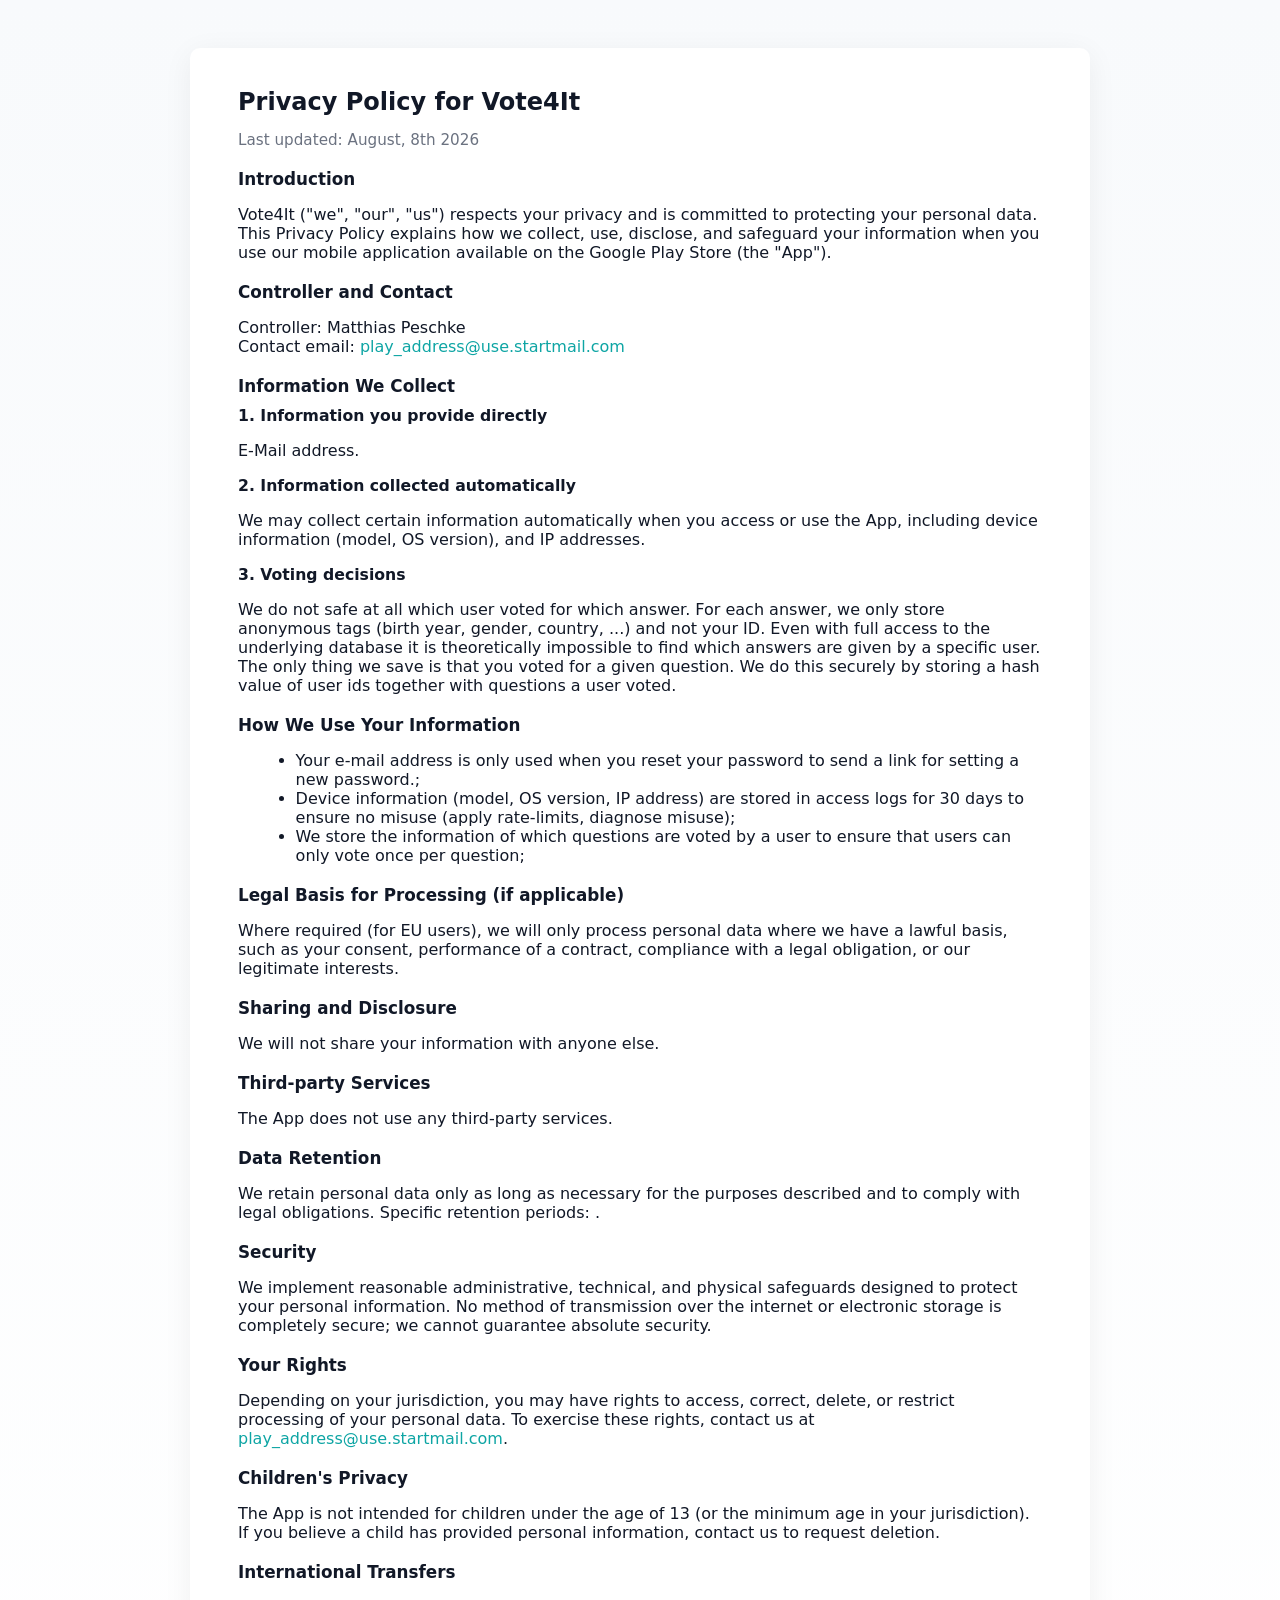
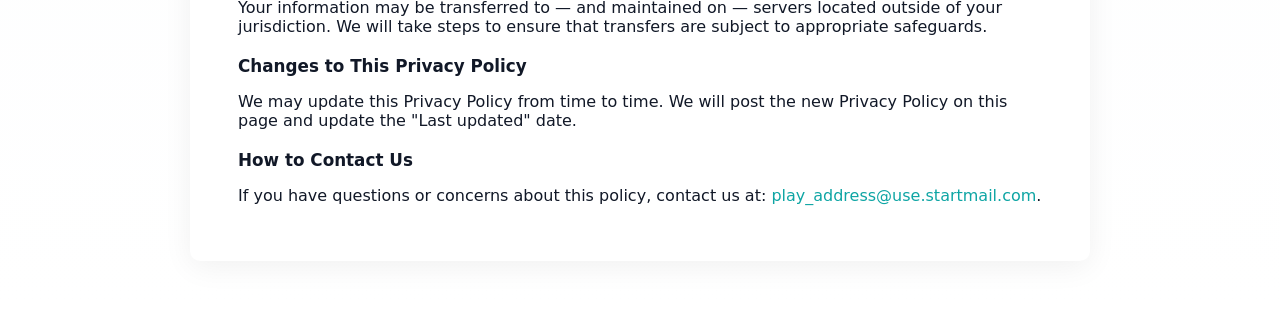
==== docs/index.html @ 04bd0d86 "fix: typos in privacy policy" ====
<!doctype html>
<html lang="en">
<head>
  <meta charset="utf-8">
  <meta name="viewport" content="width=device-width,initial-scale=1">
  <title>Privacy Policy — Vote4It</title>
  <link rel="stylesheet" href="styles.css">
</head>
<body>
  <main class="container">
    <header>
      <h1>Privacy Policy for Vote4It</h1>
      <p class="muted">Last updated: August, 8th 2026</p>
    </header>

    <section>
      <h2>Introduction</h2>
      <p>
        Vote4It ("we", "our", "us") respects your privacy and is committed to protecting your personal data.
        This Privacy Policy explains how we collect, use, disclose, and safeguard your information when you use our
        mobile application available on the Google Play Store (the "App").
      </p>
    </section>

    <section>
      <h2>Controller and Contact</h2>
      <p>
        Controller: Matthias Peschke <br>
        Contact email: <a href="mailto:play_address@use.startmail.com">play_address@use.startmail.com</a> <br>
      </p>
    </section>

    <section>
      <h2>Information We Collect</h2>
      <h3>1. Information you provide directly</h3>
      <p>E-Mail address.</p>

      <h3>2. Information collected automatically</h3>
      <p>
        We may collect certain information automatically when you access or use the App, including device information
        (model, OS version), and IP addresses.
      </p>
      <h3>3. Voting decisions</h3>
      <p>
        We do not safe at all which user voted for which answer. For each answer, we only store anonymous tags (birth year, gender, country, ...) and not your ID.
        Even with full access to the underlying database it is theoretically impossible to find which answers are given by a specific user.
        The only thing we save is that you voted for a given question. We do this securely by storing a hash value of user ids together with questions a user voted.
      </p>
    </section>

    <section>
      <h2>How We Use Your Information</h2>
      <ul>
        <li>Your e-mail address is only used when you reset your password to send a link for setting a new password.;</li>
        <li>Device information (model, OS version, IP address) are stored in access logs for 30 days to ensure no misuse (apply rate-limits, diagnose misuse);</li>
        <li>We store the information of which questions are voted by a user to ensure that users can only vote once per question;</li>
      </ul>
    </section>

    <section>
      <h2>Legal Basis for Processing (if applicable)</h2>
      <p>
        Where required (for EU users), we will only process personal data where we have a lawful basis, such as your
        consent, performance of a contract, compliance with a legal obligation, or our legitimate interests.
      </p>
    </section>

    <section>
      <h2>Sharing and Disclosure</h2>
      <p>
        We will not share your information with anyone else.
      </p>
    </section>

    <section>
      <h2>Third-party Services</h2>
      <p>
        The App does not use any third-party services.
      </p>
    </section>

    <section>
      <h2>Data Retention</h2>
      <p>
        We retain personal data only as long as necessary for the purposes described and to comply with legal obligations.
        Specific retention periods: .
      </p>
    </section>

    <section>
      <h2>Security</h2>
      <p>
        We implement reasonable administrative, technical, and physical safeguards designed to protect your personal
        information. No method of transmission over the internet or electronic storage is completely secure; we cannot
        guarantee absolute security.
      </p>
    </section>

    <section>
      <h2>Your Rights</h2>
      <p>
        Depending on your jurisdiction, you may have rights to access, correct, delete, or restrict processing of your
        personal data. To exercise these rights, contact us at <a href="mailto:play_address@use.startmail.com">play_address@use.startmail.com</a>.
      </p>
    </section>

    <section>
      <h2>Children's Privacy</h2>
      <p>
        The App is not intended for children under the age of 13 (or the minimum age in your jurisdiction). If you believe
        a child has provided personal information, contact us to request deletion.
      </p>
    </section>

    <section>
      <h2>International Transfers</h2>
      <p>
        Your information may be transferred to — and maintained on — servers located outside of your jurisdiction. We will
        take steps to ensure that transfers are subject to appropriate safeguards.
      </p>
    </section>

    <section>
      <h2>Changes to This Privacy Policy</h2>
      <p>
        We may update this Privacy Policy from time to time. We will post the new Privacy Policy on this page and update
        the "Last updated" date.
      </p>
    </section>

    <section>
      <h2>How to Contact Us</h2>
      <p>
        If you have questions or concerns about this policy, contact us at: <a href="mailto:play_address@use.startmail.com">play_address@use.startmail.com</a>.
      </p>
    </section>
  </main>
</body>
</html>
---- docs/styles.css ----
:root{
  --bg:#ffffff;
  --text:#111827;
  --muted:#6b7280;
  --accent:#0ea5a4;
  --max-width:900px;
  --radius:10px;
}
*{box-sizing:border-box}
body{
  font-family:system-ui,-apple-system,Segoe UI,Roboto,"Helvetica Neue",Arial;
  background:linear-gradient(180deg,#f8fafc,white);
  color:var(--text);
  margin:0;
  padding:2rem 1rem;
  -webkit-font-smoothing:antialiased;
  -moz-osx-font-smoothing:grayscale;
}
.container{
  max-width:var(--max-width);
  margin:0 auto;
  background:var(--bg);
  padding:2rem 2.25rem;
  border-radius:var(--radius);
  box-shadow:0 6px 30px rgba(2,6,23,0.06);
}
header h1{margin:0 0 .25rem;font-size:1.5rem}
.muted{color:var(--muted);font-size:.95rem}
section{margin-top:1.25rem}
h2{font-size:1.05rem;margin-bottom:.4rem}
h3{margin:.6rem 0 .2rem;font-size:.98rem}
ul{margin-left:1.1rem}
a{color:var(--accent);text-decoration:none}
footer{margin-top:1.5rem;font-size:.92rem;color:var(--muted)}
@media(min-width:900px){body{padding:3rem} .container{padding:2.5rem 3rem}}
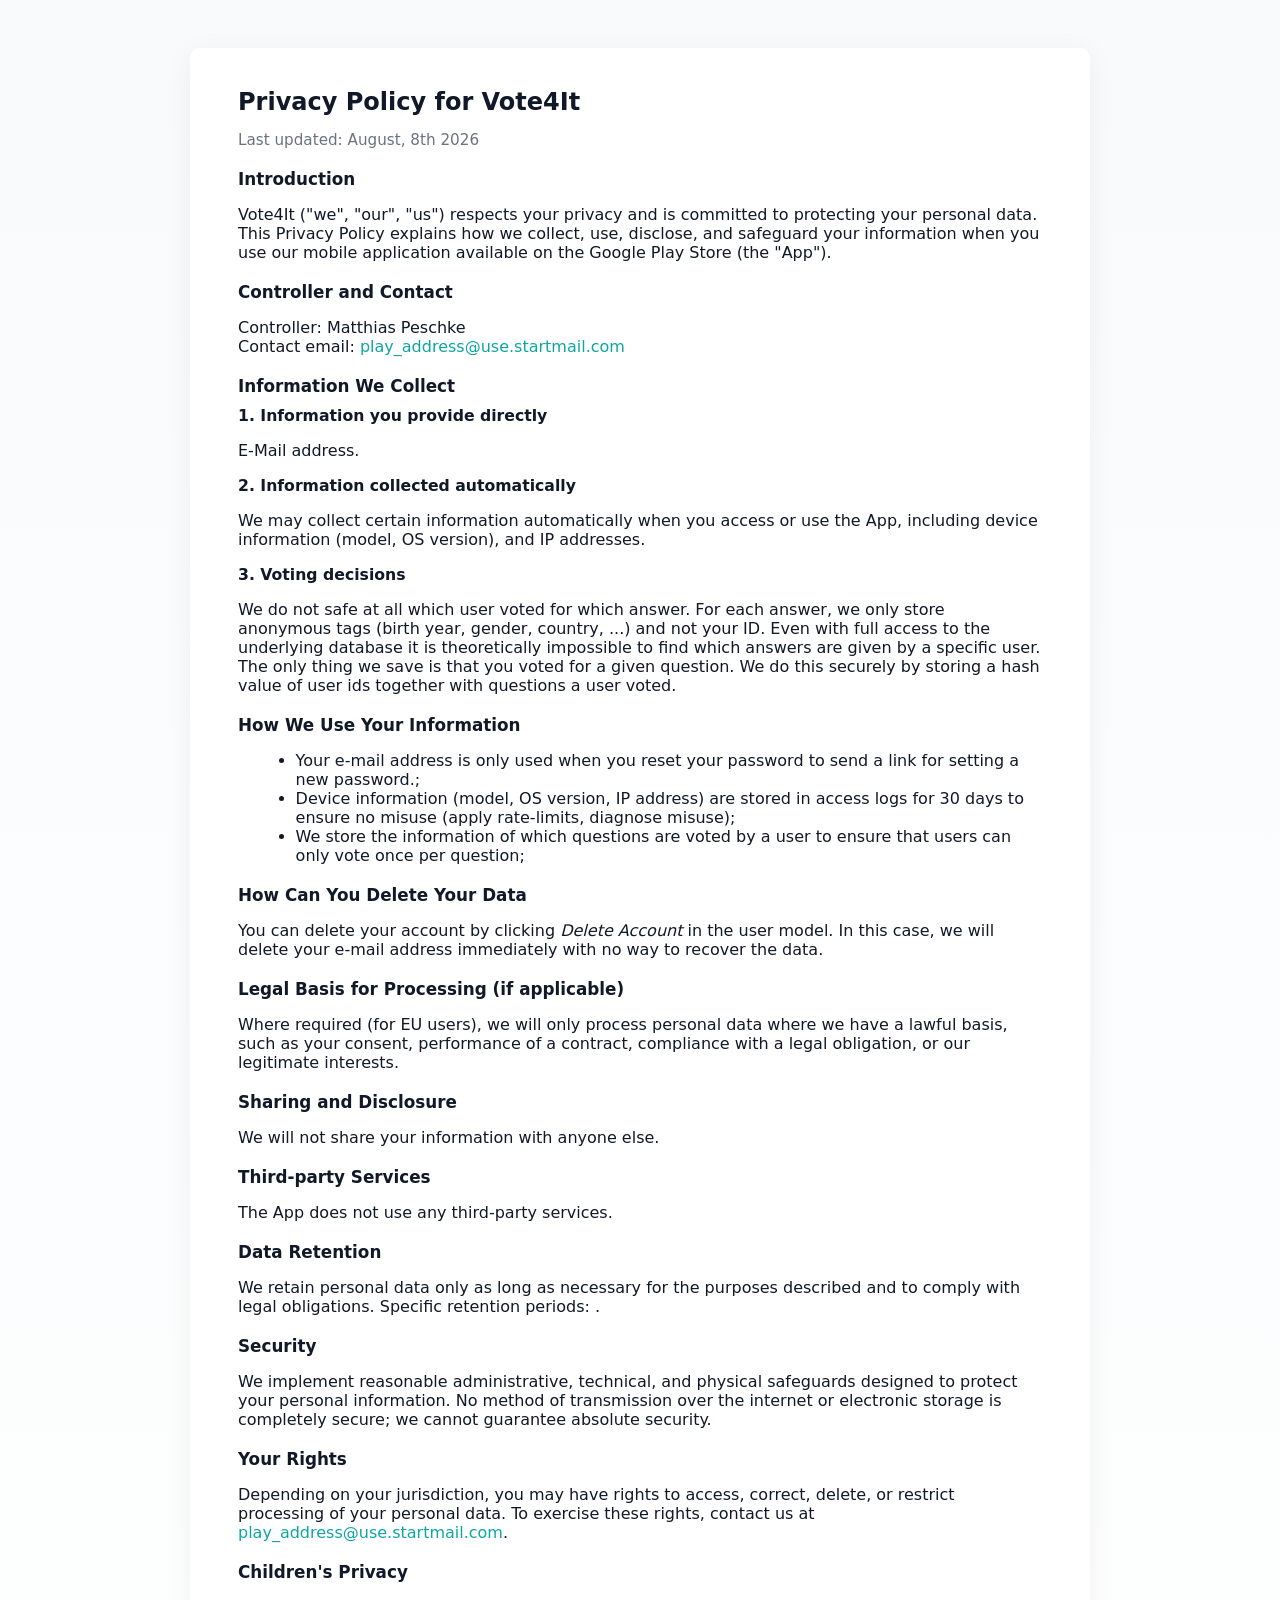
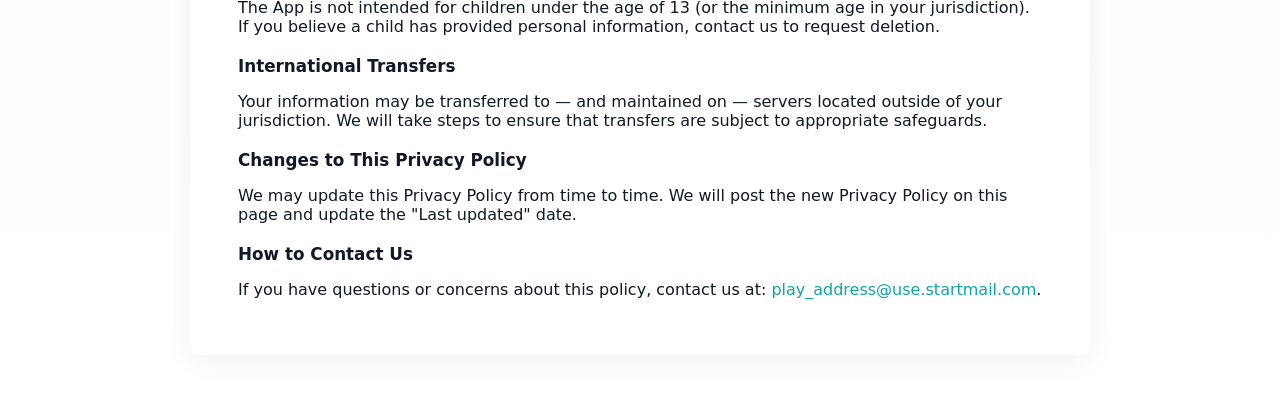
==== commit a20f07f7: "feat: complete privacy statement - mention possibility to delete the account" ====
--- a/docs/index.html
+++ b/docs/index.html
@@ -55,6 +55,14 @@
         <li>Device information (model, OS version, IP address) are stored in access logs for 30 days to ensure no misuse (apply rate-limits, diagnose misuse);</li>
         <li>We store the information of which questions are voted by a user to ensure that users can only vote once per question;</li>
       </ul>
+    </section>
+
+    <section>
+      <h2>How Can You Delete Your Data</h2>
+      <p>
+        You can delete your account by clicking <em>Delete Account</em> in the user model.
+        In this case, we will delete your e-mail address immediately with no way to recover the data.
+      </p>
     </section>
 
     <section>
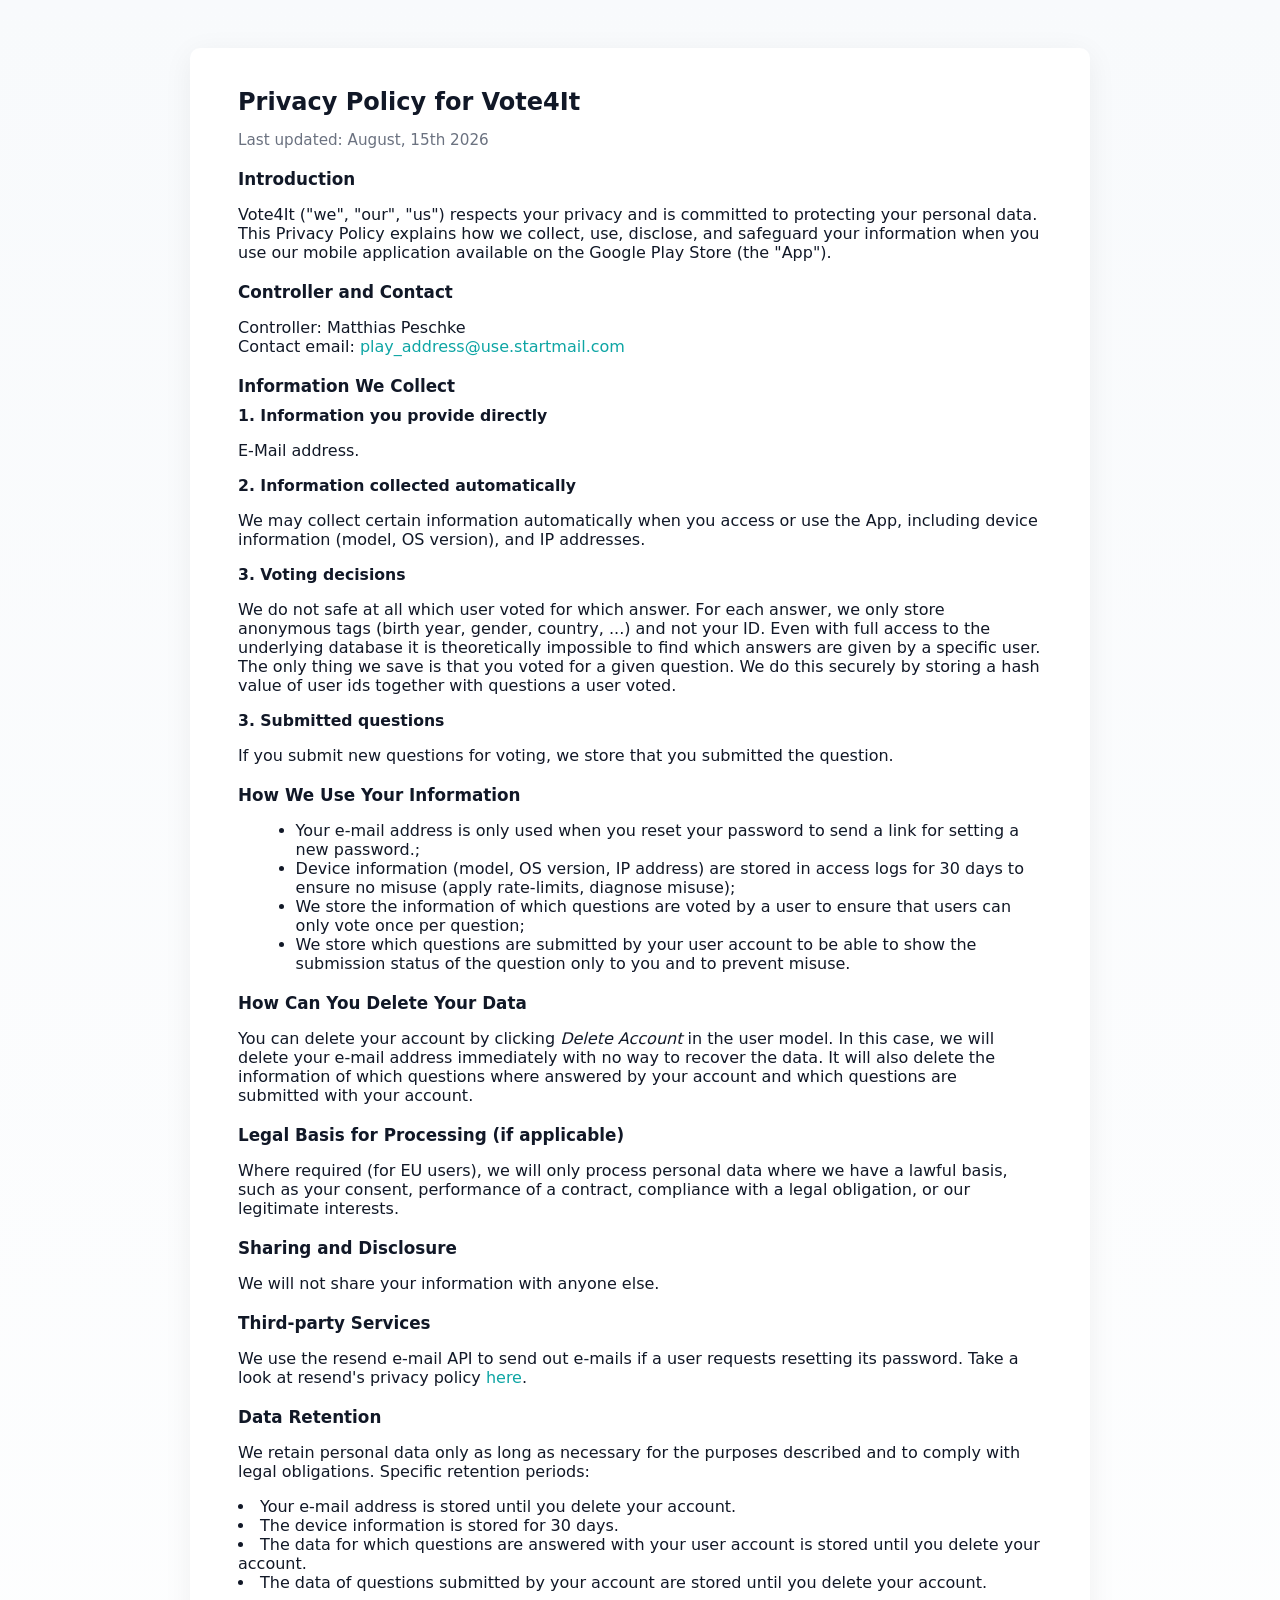
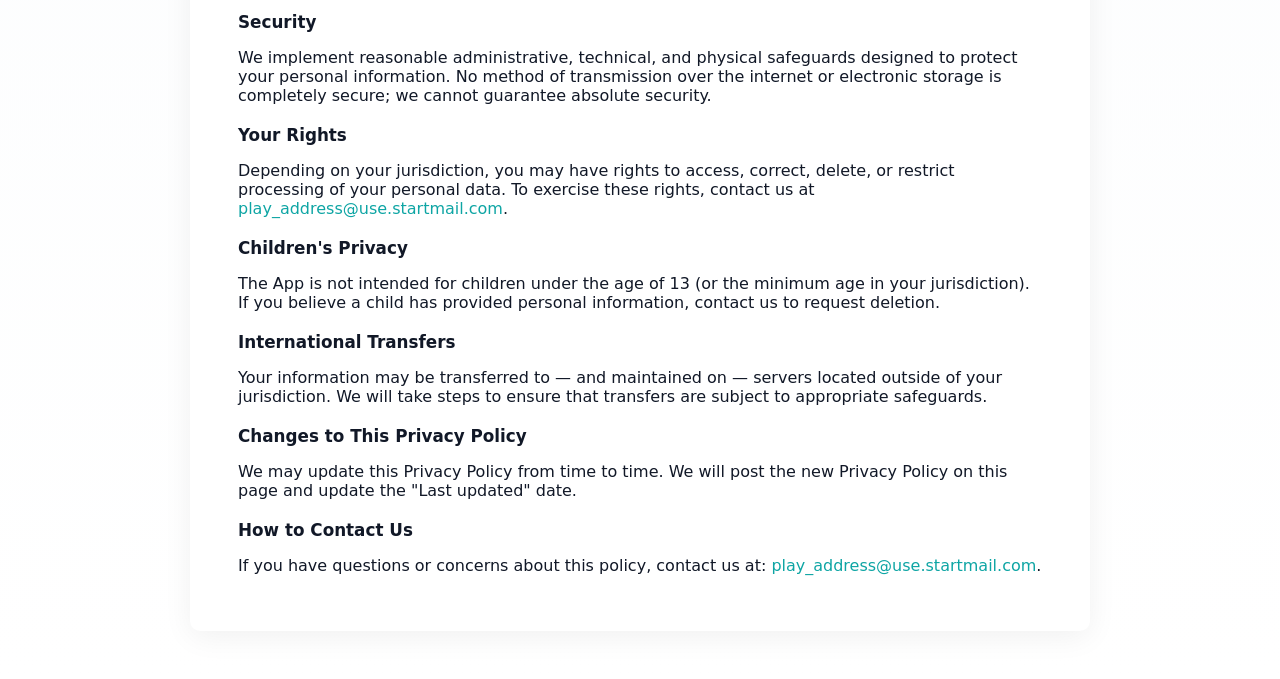
==== commit b1e5de6d: "docs(privacy): add missing information to privacy policy" ====
--- a/docs/index.html
+++ b/docs/index.html
@@ -10,7 +10,7 @@
   <main class="container">
     <header>
       <h1>Privacy Policy for Vote4It</h1>
-      <p class="muted">Last updated: August, 8th 2026</p>
+      <p class="muted">Last updated: August, 15th 2026</p>
     </header>
 
     <section>
@@ -46,6 +46,10 @@
         Even with full access to the underlying database it is theoretically impossible to find which answers are given by a specific user.
         The only thing we save is that you voted for a given question. We do this securely by storing a hash value of user ids together with questions a user voted.
       </p>
+      <h3>3. Submitted questions</h3>
+      <p>
+        If you submit new questions for voting, we store that you submitted the question.
+      </p>
     </section>
 
     <section>
@@ -54,6 +58,9 @@
         <li>Your e-mail address is only used when you reset your password to send a link for setting a new password.;</li>
         <li>Device information (model, OS version, IP address) are stored in access logs for 30 days to ensure no misuse (apply rate-limits, diagnose misuse);</li>
         <li>We store the information of which questions are voted by a user to ensure that users can only vote once per question;</li>
+        <li>
+          We store which questions are submitted by your user account to be able to show the submission status of the question only to you and to prevent misuse.
+        </li>
       </ul>
     </section>
 
@@ -62,6 +69,7 @@
       <p>
         You can delete your account by clicking <em>Delete Account</em> in the user model.
         In this case, we will delete your e-mail address immediately with no way to recover the data.
+        It will also delete the information of which questions where answered by your account and which questions are submitted with your account.
       </p>
     </section>
 
@@ -83,7 +91,8 @@
     <section>
       <h2>Third-party Services</h2>
       <p>
-        The App does not use any third-party services.
+        We use the resend e-mail API to send out e-mails if a user requests resetting its password.
+        Take a look at resend's privacy policy <a href="https://resend.com/legal/privacy-policy">here</a>.
       </p>
     </section>
 
@@ -91,7 +100,20 @@
       <h2>Data Retention</h2>
       <p>
         We retain personal data only as long as necessary for the purposes described and to comply with legal obligations.
-        Specific retention periods: .
+        Specific retention periods:
+        <li>
+          Your e-mail address is stored until you delete your account.
+        </li>
+        <li>
+          The device information is stored for 30 days.
+        </li>
+        <li>
+          The data for which questions are answered with your user account is stored until you delete your account.
+        </li>
+        <li>
+          The data of questions submitted by your account are stored until you delete your account.
+        </li>
+
       </p>
     </section>
 
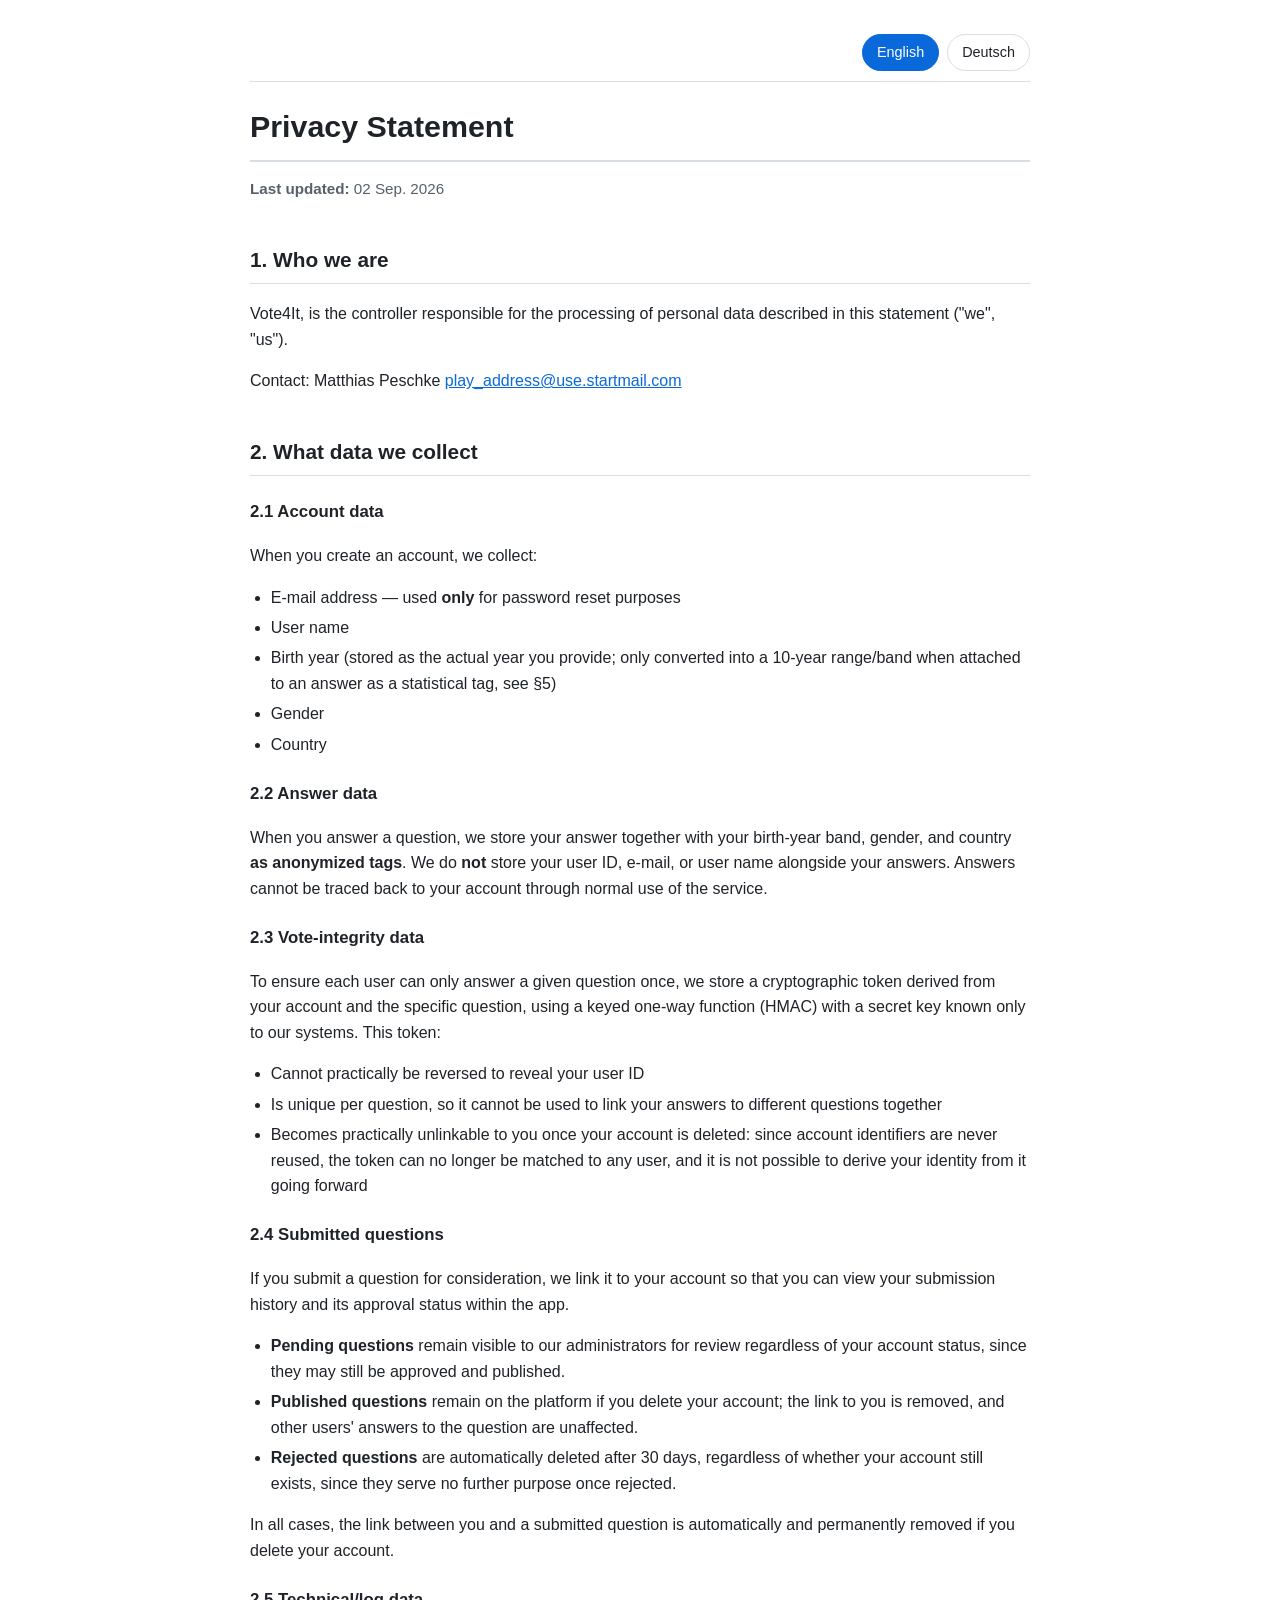
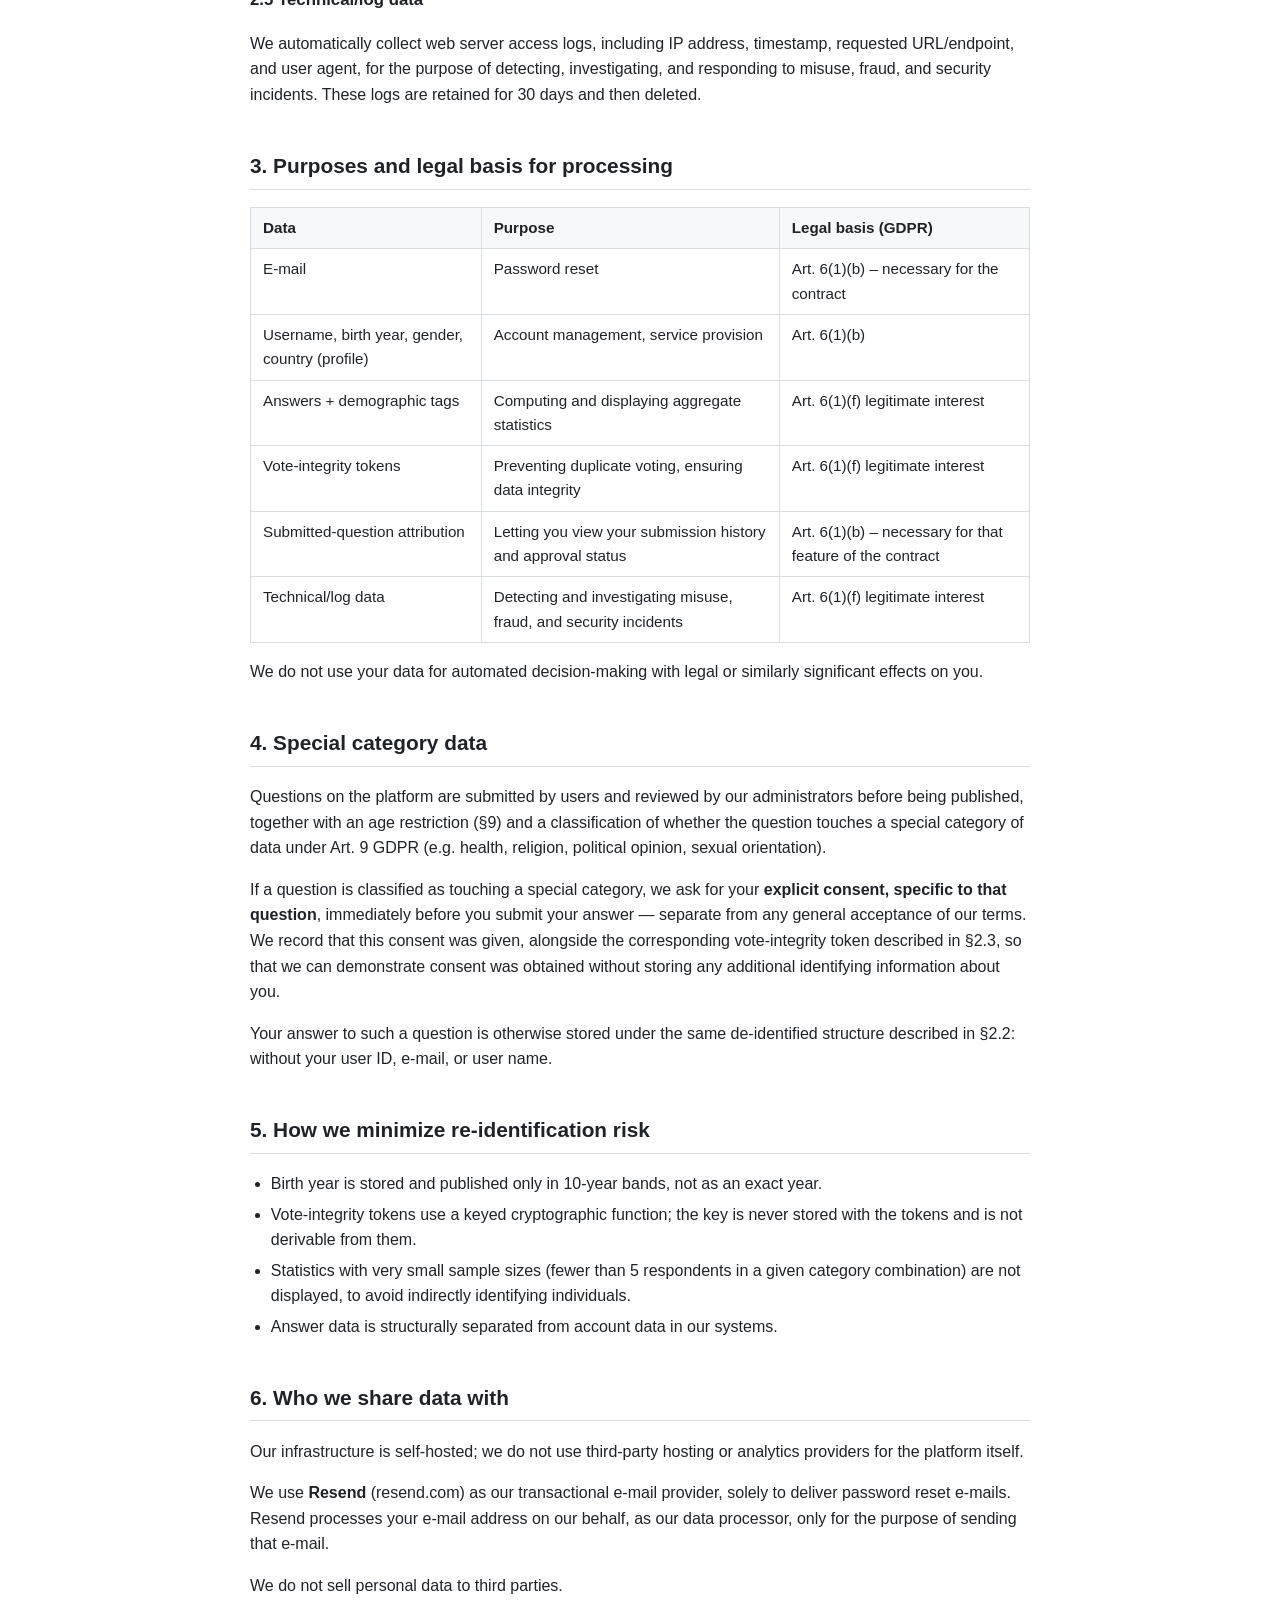
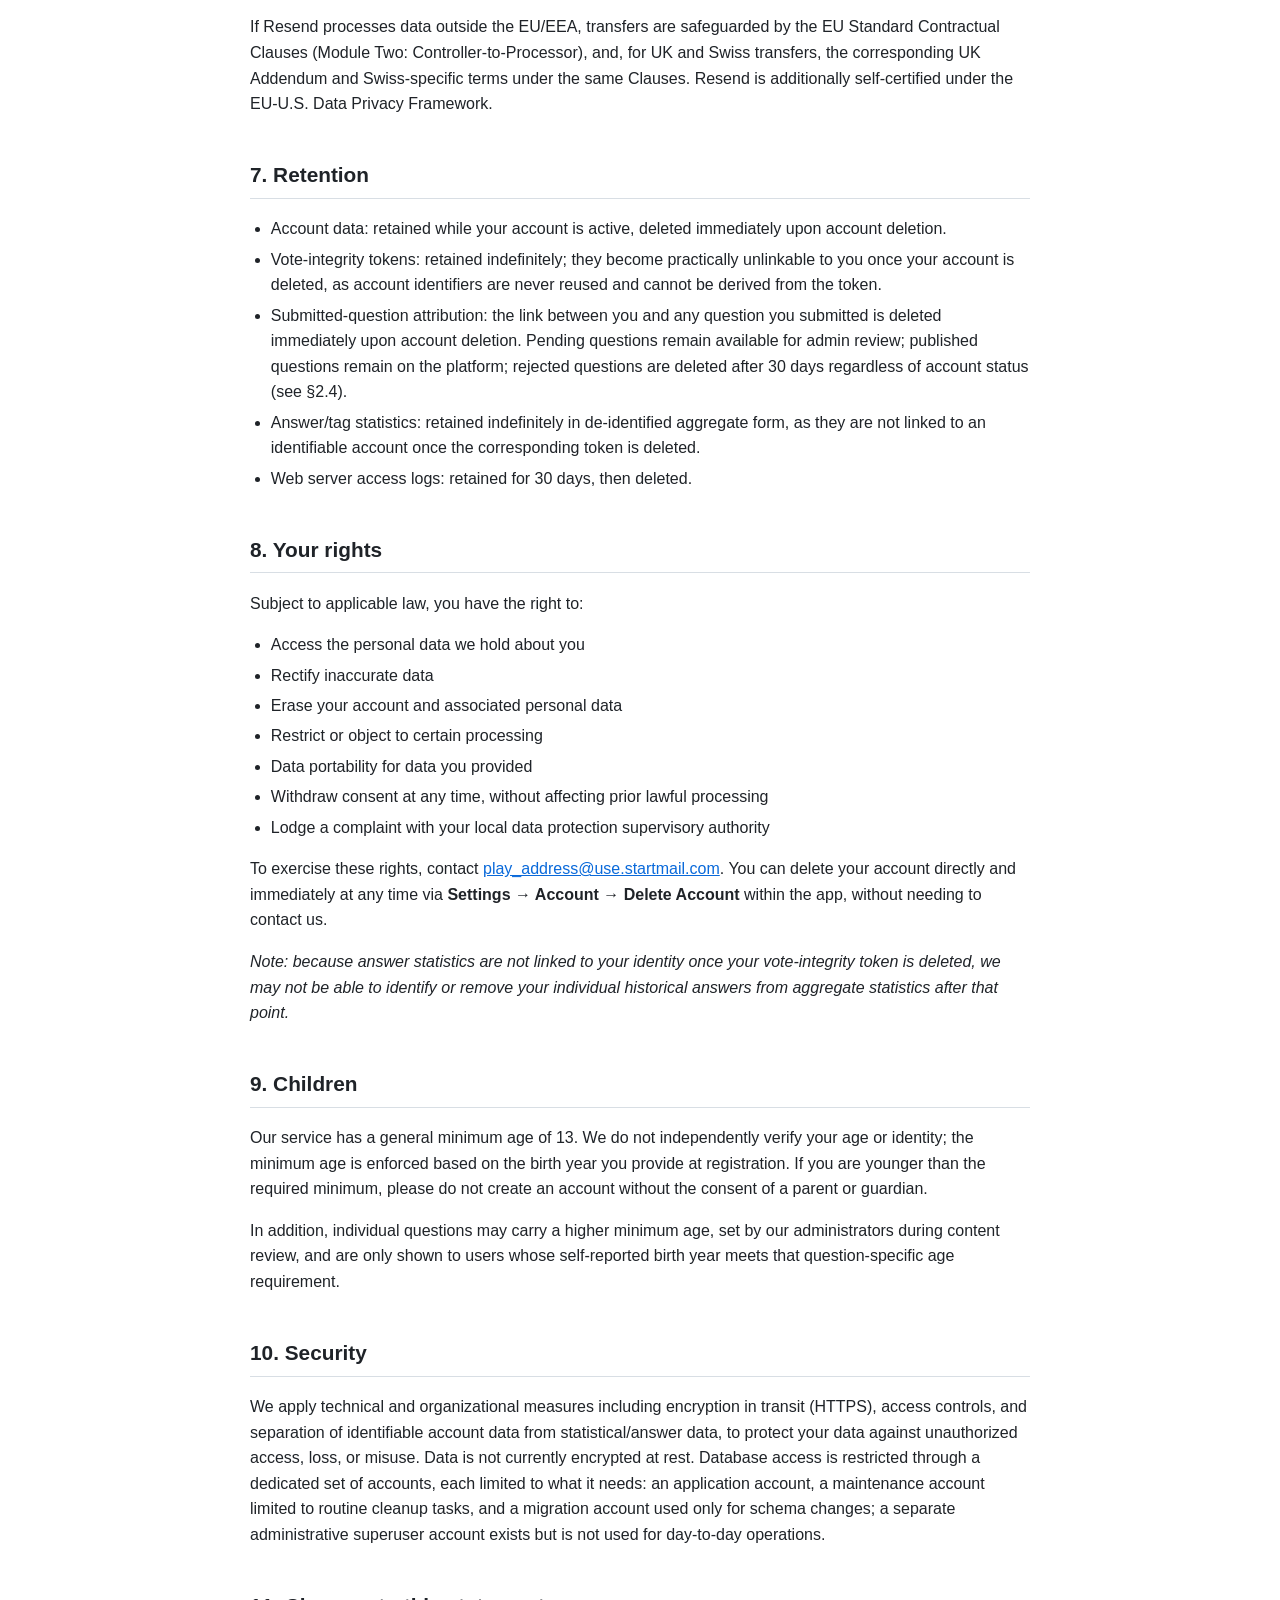
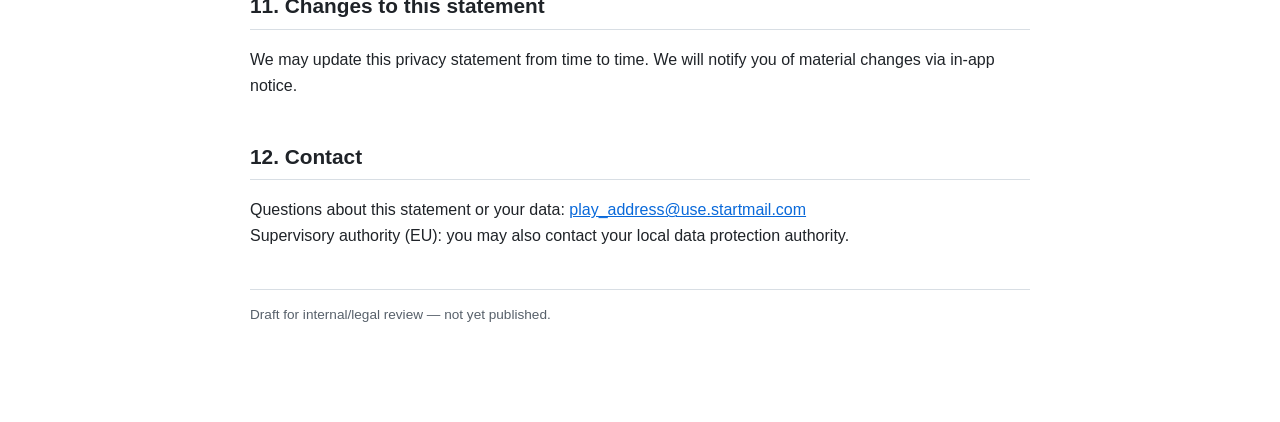
==== commit f7b90a85: "docs: completely rewrote privacy statement" ====
--- a/docs/index.html
+++ b/docs/index.html
@@ -1,169 +1,436 @@
-<!doctype html>
+<!DOCTYPE html>
 <html lang="en">
 <head>
-  <meta charset="utf-8">
-  <meta name="viewport" content="width=device-width,initial-scale=1">
-  <title>Privacy Policy — Vote4It</title>
-  <link rel="stylesheet" href="styles.css">
+<meta charset="UTF-8">
+<meta name="viewport" content="width=device-width, initial-scale=1.0">
+<title>Privacy Statement / Datenschutzerklärung</title>
+
+<!--
+  i18n notes for deployment:
+  - This single file contains both language versions, toggled client-side.
+    For proper hreflang/SEO practice, the recommended production setup is
+    two separate URLs (e.g. /privacy/en and /privacy/de), each with:
+      <link rel="alternate" hreflang="en" href="https://example.com/privacy/en">
+      <link rel="alternate" hreflang="de" href="https://example.com/privacy/de">
+      <link rel="alternate" hreflang="x-default" href="https://example.com/privacy/en">
+    The toggle below is a convenient single-file preview/draft; the
+    <html lang="..."> attribute is kept in sync with the active language
+    so screen readers and browser translation tools behave correctly
+    even in this single-page form.
+-->
+<link rel="alternate" hreflang="en" href="#lang=en">
+<link rel="alternate" hreflang="de" href="#lang=de">
+<link rel="alternate" hreflang="x-default" href="#lang=en">
+
+<style>
+  :root {
+    --text: #1f2328;
+    --muted: #57606a;
+    --border: #d8dee4;
+    --accent: #0969da;
+    --bg-note: #fff8c5;
+    --bg-table-head: #f6f8fa;
+  }
+  body {
+    font-family: -apple-system, BlinkMacSystemFont, "Segoe UI", Helvetica, Arial, sans-serif;
+    max-width: 780px;
+    margin: 0 auto;
+    padding: 24px 24px 96px;
+    color: var(--text);
+    line-height: 1.6;
+    font-size: 16px;
+  }
+  h1 {
+    font-size: 1.9em;
+    margin-bottom: 0.2em;
+    border-bottom: 2px solid var(--border);
+    padding-bottom: 0.3em;
+  }
+  h2 {
+    font-size: 1.3em;
+    margin-top: 2em;
+    border-bottom: 1px solid var(--border);
+    padding-bottom: 0.3em;
+  }
+  h3 {
+    font-size: 1.05em;
+    margin-top: 1.4em;
+  }
+  .meta {
+    color: var(--muted);
+    font-size: 0.95em;
+  }
+  .draft-note {
+    background: var(--bg-note);
+    border: 1px solid #d4c72c;
+    border-radius: 6px;
+    padding: 12px 16px;
+    margin: 1.2em 0;
+    font-size: 0.95em;
+  }
+  table {
+    border-collapse: collapse;
+    width: 100%;
+    margin: 1em 0;
+    font-size: 0.95em;
+  }
+  th, td {
+    border: 1px solid var(--border);
+    padding: 8px 12px;
+    text-align: left;
+    vertical-align: top;
+  }
+  th {
+    background: var(--bg-table-head);
+  }
+  ul {
+    padding-left: 1.3em;
+  }
+  li {
+    margin-bottom: 0.3em;
+  }
+  strong {
+    font-weight: 600;
+  }
+  a {
+    color: var(--accent);
+  }
+  footer {
+    margin-top: 3em;
+    padding-top: 1em;
+    border-top: 1px solid var(--border);
+    color: var(--muted);
+    font-size: 0.85em;
+  }
+
+  /* --- language switcher --- */
+  .lang-switch {
+    position: sticky;
+    top: 0;
+    display: flex;
+    justify-content: flex-end;
+    gap: 8px;
+    padding: 10px 0;
+    background: #fff;
+    border-bottom: 1px solid var(--border);
+    margin-bottom: 1em;
+    z-index: 10;
+  }
+  .lang-switch button {
+    font: inherit;
+    font-size: 0.9em;
+    padding: 6px 14px;
+    border-radius: 999px;
+    border: 1px solid var(--border);
+    background: #fff;
+    cursor: pointer;
+    color: var(--text);
+  }
+  .lang-switch button[aria-pressed="true"] {
+    background: var(--accent);
+    color: #fff;
+    border-color: var(--accent);
+  }
+
+  /* --- language content blocks --- */
+  [data-lang] {
+    display: none;
+  }
+  [data-lang].active {
+    display: block;
+  }
+
+  [id] {
+  scroll-margin-top: 70px; /* roughly the height of .lang-switch, adjust to match */
+  }
+</style>
 </head>
 <body>
-  <main class="container">
-    <header>
-      <h1>Privacy Policy for Vote4It</h1>
-      <p class="muted">Last updated: August, 15th 2026</p>
-    </header>
-
-    <section>
-      <h2>Introduction</h2>
-      <p>
-        Vote4It ("we", "our", "us") respects your privacy and is committed to protecting your personal data.
-        This Privacy Policy explains how we collect, use, disclose, and safeguard your information when you use our
-        mobile application available on the Google Play Store (the "App").
-      </p>
-    </section>
-
-    <section>
-      <h2>Controller and Contact</h2>
-      <p>
-        Controller: Matthias Peschke <br>
-        Contact email: <a href="mailto:play_address@use.startmail.com">play_address@use.startmail.com</a> <br>
-      </p>
-    </section>
-
-    <section>
-      <h2>Information We Collect</h2>
-      <h3>1. Information you provide directly</h3>
-      <p>E-Mail address.</p>
-
-      <h3>2. Information collected automatically</h3>
-      <p>
-        We may collect certain information automatically when you access or use the App, including device information
-        (model, OS version), and IP addresses.
-      </p>
-      <h3>3. Voting decisions</h3>
-      <p>
-        We do not safe at all which user voted for which answer. For each answer, we only store anonymous tags (birth year, gender, country, ...) and not your ID.
-        Even with full access to the underlying database it is theoretically impossible to find which answers are given by a specific user.
-        The only thing we save is that you voted for a given question. We do this securely by storing a hash value of user ids together with questions a user voted.
-      </p>
-      <h3>3. Submitted questions</h3>
-      <p>
-        If you submit new questions for voting, we store that you submitted the question.
-      </p>
-    </section>
-
-    <section>
-      <h2>How We Use Your Information</h2>
-      <ul>
-        <li>Your e-mail address is only used when you reset your password to send a link for setting a new password.;</li>
-        <li>Device information (model, OS version, IP address) are stored in access logs for 30 days to ensure no misuse (apply rate-limits, diagnose misuse);</li>
-        <li>We store the information of which questions are voted by a user to ensure that users can only vote once per question;</li>
-        <li>
-          We store which questions are submitted by your user account to be able to show the submission status of the question only to you and to prevent misuse.
-        </li>
-      </ul>
-    </section>
-
-    <section>
-      <h2>How Can You Delete Your Data</h2>
-      <p>
-        You can delete your account by clicking <em>Delete Account</em> in the user model.
-        In this case, we will delete your e-mail address immediately with no way to recover the data.
-        It will also delete the information of which questions where answered by your account and which questions are submitted with your account.
-      </p>
-    </section>
-
-    <section>
-      <h2>Legal Basis for Processing (if applicable)</h2>
-      <p>
-        Where required (for EU users), we will only process personal data where we have a lawful basis, such as your
-        consent, performance of a contract, compliance with a legal obligation, or our legitimate interests.
-      </p>
-    </section>
-
-    <section>
-      <h2>Sharing and Disclosure</h2>
-      <p>
-        We will not share your information with anyone else.
-      </p>
-    </section>
-
-    <section>
-      <h2>Third-party Services</h2>
-      <p>
-        We use the resend e-mail API to send out e-mails if a user requests resetting its password.
-        Take a look at resend's privacy policy <a href="https://resend.com/legal/privacy-policy">here</a>.
-      </p>
-    </section>
-
-    <section>
-      <h2>Data Retention</h2>
-      <p>
-        We retain personal data only as long as necessary for the purposes described and to comply with legal obligations.
-        Specific retention periods:
-        <li>
-          Your e-mail address is stored until you delete your account.
-        </li>
-        <li>
-          The device information is stored for 30 days.
-        </li>
-        <li>
-          The data for which questions are answered with your user account is stored until you delete your account.
-        </li>
-        <li>
-          The data of questions submitted by your account are stored until you delete your account.
-        </li>
-
-      </p>
-    </section>
-
-    <section>
-      <h2>Security</h2>
-      <p>
-        We implement reasonable administrative, technical, and physical safeguards designed to protect your personal
-        information. No method of transmission over the internet or electronic storage is completely secure; we cannot
-        guarantee absolute security.
-      </p>
-    </section>
-
-    <section>
-      <h2>Your Rights</h2>
-      <p>
-        Depending on your jurisdiction, you may have rights to access, correct, delete, or restrict processing of your
-        personal data. To exercise these rights, contact us at <a href="mailto:play_address@use.startmail.com">play_address@use.startmail.com</a>.
-      </p>
-    </section>
-
-    <section>
-      <h2>Children's Privacy</h2>
-      <p>
-        The App is not intended for children under the age of 13 (or the minimum age in your jurisdiction). If you believe
-        a child has provided personal information, contact us to request deletion.
-      </p>
-    </section>
-
-    <section>
-      <h2>International Transfers</h2>
-      <p>
-        Your information may be transferred to — and maintained on — servers located outside of your jurisdiction. We will
-        take steps to ensure that transfers are subject to appropriate safeguards.
-      </p>
-    </section>
-
-    <section>
-      <h2>Changes to This Privacy Policy</h2>
-      <p>
-        We may update this Privacy Policy from time to time. We will post the new Privacy Policy on this page and update
-        the "Last updated" date.
-      </p>
-    </section>
-
-    <section>
-      <h2>How to Contact Us</h2>
-      <p>
-        If you have questions or concerns about this policy, contact us at: <a href="mailto:play_address@use.startmail.com">play_address@use.startmail.com</a>.
-      </p>
-    </section>
-  </main>
+
+<div class="lang-switch" role="group" aria-label="Language / Sprache">
+  <button type="button" id="btn-en" aria-pressed="true" onclick="setLang('en')" lang="en">English</button>
+  <button type="button" id="btn-de" aria-pressed="false" onclick="setLang('de')" lang="de">Deutsch</button>
+</div>
+
+<!-- ======================= ENGLISH ======================= -->
+<div id="content-en" data-lang="en" class="active" lang="en">
+
+<h1>Privacy Statement</h1>
+
+<p class="meta"><strong>Last updated:</strong> 02 Sep. 2026</p>
+
+<h2>1. Who we are</h2>
+<p>Vote4It, is the controller responsible for the processing of personal data described in this statement ("we", "us").</p>
+<p>
+  Contact: Matthias Peschke <a href="mailto:play_address@use.startmail.com">play_address@use.startmail.com</a><br>
+</p>
+
+<h2>2. What data we collect</h2>
+
+<h3>2.1 Account data</h3>
+<p>When you create an account, we collect:</p>
+<ul>
+  <li>E-mail address — used <strong>only</strong> for password reset purposes</li>
+  <li>User name</li>
+  <li>Birth year (stored as the actual year you provide; only converted into a 10-year range/band when attached to an answer as a statistical tag, see §5)</li>
+  <li>Gender</li>
+  <li>Country</li>
+</ul>
+
+<h3>2.2 Answer data</h3>
+<p>When you answer a question, we store your answer together with your birth-year band, gender, and country <strong>as anonymized tags</strong>. We do <strong>not</strong> store your user ID, e-mail, or user name alongside your answers. Answers cannot be traced back to your account through normal use of the service.</p>
+
+<h3>2.3 Vote-integrity data</h3>
+<p>To ensure each user can only answer a given question once, we store a cryptographic token derived from your account and the specific question, using a keyed one-way function (HMAC) with a secret key known only to our systems. This token:</p>
+<ul>
+  <li>Cannot practically be reversed to reveal your user ID</li>
+  <li>Is unique per question, so it cannot be used to link your answers to different questions together</li>
+  <li>Becomes practically unlinkable to you once your account is deleted: since account identifiers are never reused, the token can no longer be matched to any user, and it is not possible to derive your identity from it going forward</li>
+</ul>
+
+<h3>2.4 Submitted questions</h3>
+<p>If you submit a question for consideration, we link it to your account so that you can view your submission history and its approval status within the app.</p>
+<ul>
+  <li><strong>Pending questions</strong> remain visible to our administrators for review regardless of your account status, since they may still be approved and published.</li>
+  <li><strong>Published questions</strong> remain on the platform if you delete your account; the link to you is removed, and other users' answers to the question are unaffected.</li>
+  <li><strong>Rejected questions</strong> are automatically deleted after 30 days, regardless of whether your account still exists, since they serve no further purpose once rejected.</li>
+</ul>
+<p>In all cases, the link between you and a submitted question is automatically and permanently removed if you delete your account.</p>
+
+<h3>2.5 Technical/log data</h3>
+<p>We automatically collect web server access logs, including IP address, timestamp, requested URL/endpoint, and user agent, for the purpose of detecting, investigating, and responding to misuse, fraud, and security incidents. These logs are retained for 30 days and then deleted.</p>
+
+<h2>3. Purposes and legal basis for processing</h2>
+<table>
+  <thead>
+    <tr><th>Data</th><th>Purpose</th><th>Legal basis (GDPR)</th></tr>
+  </thead>
+  <tbody>
+    <tr><td>E-mail</td><td>Password reset</td><td>Art. 6(1)(b) – necessary for the contract</td></tr>
+    <tr><td>Username, birth year, gender, country (profile)</td><td>Account management, service provision</td><td>Art. 6(1)(b)</td></tr>
+    <tr><td>Answers + demographic tags</td><td>Computing and displaying aggregate statistics</td><td>Art. 6(1)(f) legitimate interest</td></tr>
+    <tr><td>Vote-integrity tokens</td><td>Preventing duplicate voting, ensuring data integrity</td><td>Art. 6(1)(f) legitimate interest</td></tr>
+    <tr><td>Submitted-question attribution</td><td>Letting you view your submission history and approval status</td><td>Art. 6(1)(b) – necessary for that feature of the contract</td></tr>
+    <tr><td>Technical/log data</td><td>Detecting and investigating misuse, fraud, and security incidents</td><td>Art. 6(1)(f) legitimate interest</td></tr>
+  </tbody>
+</table>
+<p>We do not use your data for automated decision-making with legal or similarly significant effects on you.</p>
+
+<h2>4. Special category data</h2>
+<p>Questions on the platform are submitted by users and reviewed by our administrators before being published, together with an age restriction (§9) and a classification of whether the question touches a special category of data under Art. 9 GDPR (e.g. health, religion, political opinion, sexual orientation).</p>
+<p>If a question is classified as touching a special category, we ask for your <strong>explicit consent, specific to that question</strong>, immediately before you submit your answer — separate from any general acceptance of our terms. We record that this consent was given, alongside the corresponding vote-integrity token described in §2.3, so that we can demonstrate consent was obtained without storing any additional identifying information about you.</p>
+<p>Your answer to such a question is otherwise stored under the same de-identified structure described in §2.2: without your user ID, e-mail, or user name.</p>
+
+<h2>5. How we minimize re-identification risk</h2>
+<ul>
+  <li>Birth year is stored and published only in 10-year bands, not as an exact year.</li>
+  <li>Vote-integrity tokens use a keyed cryptographic function; the key is never stored with the tokens and is not derivable from them.</li>
+  <li>Statistics with very small sample sizes (fewer than 5 respondents in a given category combination) are not displayed, to avoid indirectly identifying individuals.</li>
+  <li>Answer data is structurally separated from account data in our systems.</li>
+</ul>
+
+<h2>6. Who we share data with</h2>
+<p>Our infrastructure is self-hosted; we do not use third-party hosting or analytics providers for the platform itself.</p>
+<p>We use <strong>Resend</strong> (resend.com) as our transactional e-mail provider, solely to deliver password reset e-mails. Resend processes your e-mail address on our behalf, as our data processor, only for the purpose of sending that e-mail.</p>
+<p>We do not sell personal data to third parties.</p>
+<p>If Resend processes data outside the EU/EEA, transfers are safeguarded by the EU Standard Contractual Clauses (Module Two: Controller-to-Processor), and, for UK and Swiss transfers, the corresponding UK Addendum and Swiss-specific terms under the same Clauses. Resend is additionally self-certified under the EU-U.S. Data Privacy Framework.</p>
+
+<h2>7. Retention</h2>
+<ul>
+  <li>Account data: retained while your account is active, deleted immediately upon account deletion.</li>
+  <li>Vote-integrity tokens: retained indefinitely; they become practically unlinkable to you once your account is deleted, as account identifiers are never reused and cannot be derived from the token.</li>
+  <li>Submitted-question attribution: the link between you and any question you submitted is deleted immediately upon account deletion. Pending questions remain available for admin review; published questions remain on the platform; rejected questions are deleted after 30 days regardless of account status (see §2.4).</li>
+  <li>Answer/tag statistics: retained indefinitely in de-identified aggregate form, as they are not linked to an identifiable account once the corresponding token is deleted.</li>
+  <li>Web server access logs: retained for 30 days, then deleted.</li>
+</ul>
+
+<h2>8. Your rights</h2>
+<p>Subject to applicable law, you have the right to:</p>
+<ul>
+  <li>Access the personal data we hold about you</li>
+  <li>Rectify inaccurate data</li>
+  <li>Erase your account and associated personal data</li>
+  <li>Restrict or object to certain processing</li>
+  <li>Data portability for data you provided</li>
+  <li>Withdraw consent at any time, without affecting prior lawful processing</li>
+  <li>Lodge a complaint with your local data protection supervisory authority</li>
+</ul>
+<p id="account-delete">To exercise these rights, contact <a href="mailto:play_address@use.startmail.com">play_address@use.startmail.com</a>. You can delete your account directly and immediately at any time via <strong>Settings → Account → Delete Account</strong> within the app, without needing to contact us.</p>
+<p><em>Note: because answer statistics are not linked to your identity once your vote-integrity token is deleted, we may not be able to identify or remove your individual historical answers from aggregate statistics after that point.</em></p>
+
+<h2>9. Children</h2>
+<p>Our service has a general minimum age of 13. We do not independently verify your age or identity; the minimum age is enforced based on the birth year you provide at registration. If you are younger than the required minimum, please do not create an account without the consent of a parent or guardian.</p>
+<p>In addition, individual questions may carry a higher minimum age, set by our administrators during content review, and are only shown to users whose self-reported birth year meets that question-specific age requirement.</p>
+
+<h2>10. Security</h2>
+<p>We apply technical and organizational measures including encryption in transit (HTTPS), access controls, and separation of identifiable account data from statistical/answer data, to protect your data against unauthorized access, loss, or misuse. Data is not currently encrypted at rest. Database access is restricted through a dedicated set of accounts, each limited to what it needs: an application account, a maintenance account limited to routine cleanup tasks, and a migration account used only for schema changes; a separate administrative superuser account exists but is not used for day-to-day operations.</p>
+
+<h2>11. Changes to this statement</h2>
+<p>We may update this privacy statement from time to time. We will notify you of material changes via in-app notice.</p>
+
+<h2>12. Contact</h2>
+<p>
+  Questions about this statement or your data: <a href="mailto:play_address@use.startmail.com">play_address@use.startmail.com</a><br>
+  Supervisory authority (EU): you may also contact your local data protection authority.
+</p>
+
+<footer>
+  Draft for internal/legal review — not yet published.
+</footer>
+
+</div>
+<!-- ===================== END ENGLISH ===================== -->
+
+
+<!-- ======================== GERMAN ======================== -->
+<div id="content-de" data-lang="de" lang="de">
+
+<h1>Datenschutzerklärung</h1>
+
+<p class="meta"><strong>Stand:</strong> 02 Sep. 2026</p>
+
+<h2>1. Verantwortlicher</h2>
+<p>Vote4It, ist verantwortlich für die Verarbeitung personenbezogener Daten im Sinne dieser Erklärung ("wir").</p>
+<p>
+  Kontakt: Matthias Peschke <a href="mailto:play_address@use.startmail.com">play_address@use.startmail.com</a><br>
+</p>
+
+<h2>2. Welche Daten wir erheben</h2>
+
+<h3>2.1 Kontodaten</h3>
+<p>Bei der Erstellung eines Kontos erheben wir:</p>
+<ul>
+  <li>E-Mail-Adresse — wird <strong>ausschließlich</strong> zum Zurücksetzen des Passworts verwendet</li>
+  <li>Benutzername</li>
+  <li>Geburtsjahr (wird als exaktes Jahr gespeichert, wie von Ihnen angegeben; wird erst bei der Zuordnung zu einer Antwort in eine statistische Kennzeichnung mit 10-Jahres-Bandbreite umgewandelt, siehe §5)</li>
+  <li>Geschlecht</li>
+  <li>Land</li>
+</ul>
+
+<h3>2.2 Antwortdaten</h3>
+<p>Wenn Sie eine Frage beantworten, speichern wir Ihre Antwort zusammen mit Ihrer Geburtsjahr-Bandbreite, Ihrem Geschlecht und Ihrem Land <strong>als anonymisierte Kennzeichnungen (Tags)</strong>. Wir speichern <strong>keine</strong> Nutzer-ID, E-Mail-Adresse oder Ihren Benutzernamen zusammen mit Ihren Antworten. Antworten können im normalen Betrieb des Dienstes nicht zu Ihrem Konto zurückverfolgt werden.</p>
+
+<h3>2.3 Daten zur Abstimmungsintegrität</h3>
+<p>Um sicherzustellen, dass jeder Nutzer eine bestimmte Frage nur einmal beantworten kann, speichern wir ein kryptografisches Token, das aus Ihrem Konto und der jeweiligen Frage mittels einer schlüsselbasierten Einwegfunktion (HMAC) mit einem nur unseren Systemen bekannten geheimen Schlüssel abgeleitet wird. Dieses Token:</p>
+<ul>
+  <li>kann praktisch nicht umgekehrt werden, um Ihre Nutzer-ID offenzulegen</li>
+  <li>ist pro Frage eindeutig, sodass es nicht dazu verwendet werden kann, Ihre Antworten auf verschiedene Fragen miteinander zu verknüpfen</li>
+  <li>wird praktisch nicht mehr Ihnen zuordenbar, sobald Ihr Konto gelöscht wird: da Kontokennungen nie wiederverwendet werden, kann das Token danach keinem Nutzer mehr zugeordnet werden, und es ist nicht möglich, daraus zukünftig Ihre Identität abzuleiten</li>
+</ul>
+
+<h3>2.4 Eingereichte Fragen</h3>
+<p>Wenn Sie eine Frage zur Prüfung einreichen, verknüpfen wir diese mit Ihrem Konto, damit Sie Ihren Einreichungsverlauf und dessen Freigabestatus in der App einsehen können.</p>
+<ul>
+  <li><strong>Ausstehende Fragen</strong> bleiben unabhängig vom Status Ihres Kontos für unsere Administratoren zur Prüfung sichtbar, da sie noch freigegeben und veröffentlicht werden können.</li>
+  <li><strong>Veröffentlichte Fragen</strong> bleiben auf der Plattform bestehen, wenn Sie Ihr Konto löschen; die Verknüpfung zu Ihnen wird entfernt, und die Antworten anderer Nutzer auf diese Frage sind davon nicht betroffen.</li>
+  <li><strong>Abgelehnte Fragen</strong> werden unabhängig davon, ob Ihr Konto noch besteht, automatisch nach 30 Tagen gelöscht, da sie nach der Ablehnung keinem weiteren Zweck mehr dienen.</li>
+</ul>
+<p>In allen Fällen wird die Verknüpfung zwischen Ihnen und einer eingereichten Frage automatisch und dauerhaft entfernt, wenn Sie Ihr Konto löschen.</p>
+
+<h3>2.5 Technische Daten / Protokolldaten</h3>
+<p>Wir erheben automatisch Zugriffsprotokolle des Webservers, einschließlich IP-Adresse, Zeitstempel, angefragter URL/Endpunkt und User-Agent, zum Zweck der Erkennung, Untersuchung und Abwehr von Missbrauch, Betrug und Sicherheitsvorfällen. Diese Protokolle werden 30 Tage lang gespeichert und anschließend gelöscht.</p>
+
+<h2>3. Zwecke und Rechtsgrundlagen der Verarbeitung</h2>
+<table>
+  <thead>
+    <tr><th>Daten</th><th>Zweck</th><th>Rechtsgrundlage (DSGVO)</th></tr>
+  </thead>
+  <tbody>
+    <tr><td>E-Mail</td><td>Zurücksetzen des Passworts</td><td>Art. 6 Abs. 1 lit. b – zur Vertragserfüllung erforderlich</td></tr>
+    <tr><td>Benutzername, Geburtsjahr, Geschlecht, Land (Profil)</td><td>Kontoverwaltung, Bereitstellung des Dienstes</td><td>Art. 6 Abs. 1 lit. b</td></tr>
+    <tr><td>Antworten + demografische Kennzeichnungen</td><td>Berechnung und Anzeige aggregierter Statistiken</td><td>Art. 6 Abs. 1 lit. f, berechtigtes Interesse</td></tr>
+    <tr><td>Token zur Abstimmungsintegrität</td><td>Verhinderung von Mehrfachabstimmungen, Sicherstellung der Datenintegrität</td><td>Art. 6 Abs. 1 lit. f (berechtigtes Interesse)</td></tr>
+    <tr><td>Zuordnung eingereichter Fragen</td><td>Einsicht in Ihren Einreichungsverlauf und Freigabestatus</td><td>Art. 6 Abs. 1 lit. b – für diese Vertragsfunktion erforderlich</td></tr>
+    <tr><td>Technische Daten / Protokolldaten</td><td>Erkennung und Untersuchung von Missbrauch, Betrug und Sicherheitsvorfällen</td><td>Art. 6 Abs. 1 lit. f (berechtigtes Interesse)</td></tr>
+  </tbody>
+</table>
+<p>Wir verwenden Ihre Daten nicht für automatisierte Entscheidungen mit rechtlicher oder ähnlich erheblicher Wirkung für Sie.</p>
+
+<h2>4. Besondere Kategorien personenbezogener Daten</h2>
+<p>Fragen auf der Plattform werden von Nutzern eingereicht und von unseren Administratoren vor der Veröffentlichung geprüft, einschließlich einer Altersbeschränkung (§9) und einer Einstufung, ob die Frage eine besondere Kategorie personenbezogener Daten im Sinne von Art. 9 DSGVO berührt (z. B. Gesundheit, Religion, politische Meinung, sexuelle Orientierung).</p>
+<p>Wird eine Frage als eine besondere Kategorie berührend eingestuft, holen wir unmittelbar vor dem Absenden Ihrer Antwort eine <strong>ausdrückliche, auf diese Frage bezogene Einwilligung</strong> ein — getrennt von einer allgemeinen Zustimmung zu unseren Nutzungsbedingungen. Wir erfassen, dass diese Einwilligung erteilt wurde, zusammen mit dem entsprechenden in §2.3 beschriebenen Token zur Abstimmungsintegrität, sodass wir die Einwilligung nachweisen können, ohne zusätzliche identifizierende Informationen über Sie zu speichern.</p>
+<p>Ihre Antwort auf eine solche Frage wird im Übrigen nach derselben in §2.2 beschriebenen, de-identifizierten Struktur gespeichert: ohne Ihre Nutzer-ID, E-Mail-Adresse oder Ihren Benutzernamen.</p>
+
+<h2>5. Wie wir das Risiko einer Re-Identifizierung minimieren</h2>
+<ul>
+  <li>Das Geburtsjahr wird nur in 10-Jahres-Bandbreiten gespeichert und veröffentlicht, nicht als exaktes Jahr.</li>
+  <li>Token zur Abstimmungsintegrität verwenden eine schlüsselbasierte kryptografische Funktion; der Schlüssel wird nie zusammen mit den Token gespeichert und kann aus ihnen nicht abgeleitet werden.</li>
+  <li>Statistiken mit sehr kleinen Stichprobengrößen (weniger als 5 Antwortende in einer bestimmten Kategorie-Kombination) werden nicht angezeigt, um eine indirekte Identifizierung einzelner Personen zu vermeiden.</li>
+  <li>Antwortdaten sind in unseren Systemen strukturell von Kontodaten getrennt.</li>
+</ul>
+
+<h2>6. Mit wem wir Daten teilen</h2>
+<p>Unsere Infrastruktur wird selbst betrieben (Self-Hosting); wir nutzen für die Plattform selbst keine Hosting- oder Analyseanbieter Dritter.</p>
+<p>Wir nutzen <strong>Resend</strong> (resend.com) als Anbieter für den Versand von Transaktions-E-Mails, ausschließlich zum Versand von E-Mails zum Zurücksetzen des Passworts. Resend verarbeitet Ihre E-Mail-Adresse in unserem Auftrag als Auftragsverarbeiter, ausschließlich zum Zweck des Versands dieser E-Mail.</p>
+<p>Wir verkaufen keine personenbezogenen Daten an Dritte.</p>
+<p>Sofern Resend Daten außerhalb der EU/des EWR verarbeitet, werden Übermittlungen durch die EU-Standardvertragsklauseln (Modul Zwei: Verantwortlicher–Auftragsverarbeiter) sowie, für Übermittlungen aus dem Vereinigten Königreich und der Schweiz, die entsprechenden Zusatzregelungen (UK Addendum bzw. Schweiz-spezifische Bestimmungen zu denselben Klauseln) abgesichert. Resend ist zusätzlich im Rahmen des EU-U.S. Data Privacy Framework selbstzertifiziert.</p>
+
+<h2>7. Speicherdauer</h2>
+<ul>
+  <li>Kontodaten: werden gespeichert, solange Ihr Konto aktiv ist, und bei Kontolöschung unverzüglich gelöscht.</li>
+  <li>Token zur Abstimmungsintegrität: werden unbefristet gespeichert; sie werden Ihnen praktisch nicht mehr zuordenbar, sobald Ihr Konto gelöscht wird, da Kontokennungen nie wiederverwendet werden und nicht aus dem Token abgeleitet werden können.</li>
+  <li>Zuordnung eingereichter Fragen: Die Verknüpfung zwischen Ihnen und jeder von Ihnen eingereichten Frage wird bei Kontolöschung unverzüglich entfernt. Ausstehende Fragen bleiben für die Prüfung durch Administratoren verfügbar; veröffentlichte Fragen bleiben auf der Plattform bestehen; abgelehnte Fragen werden unabhängig vom Kontostatus nach 30 Tagen gelöscht (siehe §2.4).</li>
+  <li>Antwort-/Kennzeichnungsstatistiken: werden in de-identifizierter, aggregierter Form unbefristet gespeichert, da sie nach Löschung des zugehörigen Tokens keinem identifizierbaren Konto mehr zugeordnet sind.</li>
+  <li>Zugriffsprotokolle des Webservers: werden 30 Tage lang gespeichert und anschließend gelöscht.</li>
+</ul>
+
+<h2>8. Ihre Rechte</h2>
+<p>Vorbehaltlich geltenden Rechts haben Sie das Recht auf:</p>
+<ul>
+  <li>Auskunft über die von uns über Sie gespeicherten personenbezogenen Daten</li>
+  <li>Berichtigung unrichtiger Daten</li>
+  <li>Löschung Ihres Kontos und der zugehörigen personenbezogenen Daten</li>
+  <li>Einschränkung oder Widerspruch gegen bestimmte Verarbeitungen</li>
+  <li>Datenübertragbarkeit für die von Ihnen bereitgestellten Daten</li>
+  <li>Widerruf einer Einwilligung jederzeit, ohne Auswirkung auf die Rechtmäßigkeit der bis zum Widerruf erfolgten Verarbeitung</li>
+  <li>Beschwerde bei der für Sie zuständigen Datenschutzaufsichtsbehörde</li>
+</ul>
+<p>Zur Ausübung dieser Rechte kontaktieren Sie uns unter <a href="mailto:play_address@use.startmail.com">play_address@use.startmail.com</a>. Sie können Ihr Konto jederzeit direkt und unmittelbar über <strong>Einstellungen → Konto → Konto löschen</strong> in der App löschen, ohne uns kontaktieren zu müssen.</p>
+<p><em>Hinweis: Da Antwortstatistiken nach Löschung Ihres Tokens zur Abstimmungsintegrität nicht mehr mit Ihrer Identität verknüpft sind, können wir Ihre einzelnen historischen Antworten aus den aggregierten Statistiken danach möglicherweise nicht mehr identifizieren oder entfernen.</em></p>
+
+<h2>9. Kinder und Jugendliche</h2>
+<p>Unser Dienst hat ein allgemeines Mindestalter von 13. Wir überprüfen Ihr Alter oder Ihre Identität nicht eigenständig; das Mindestalter wird anhand des bei der Registrierung angegebenen Geburtsjahres durchgesetzt. Sind Sie jünger als das erforderliche Mindestalter, erstellen Sie bitte kein Konto ohne die Zustimmung eines Elternteils oder Erziehungsberechtigten.</p>
+<p>Darüber hinaus können einzelne Fragen ein höheres Mindestalter tragen, das von unseren Administratoren im Rahmen der Inhaltsprüfung festgelegt wird, und werden nur Nutzern angezeigt, deren selbst angegebenes Geburtsjahr diese fragenspezifische Altersanforderung erfüllt.</p>
+
+<h2>10. Sicherheit</h2>
+<p>Wir treffen technische und organisatorische Maßnahmen, darunter Verschlüsselung bei der Übertragung (HTTPS), Zugriffskontrollen und die strukturelle Trennung identifizierbarer Kontodaten von statistischen Antwortdaten, um Ihre Daten vor unbefugtem Zugriff, Verlust oder Missbrauch zu schützen. Die Daten sind derzeit nicht im Ruhezustand ("at rest") verschlüsselt. Der Zugriff auf die Datenbank ist durch dedizierte, jeweils auf das Notwendige beschränkte Konten geregelt: ein Konto für die Anwendung, ein Konto für routinemäßige Wartungsaufgaben und ein Konto, das ausschließlich für Schemaänderungen verwendet wird; zusätzlich existiert ein administratives Superuser-Konto, das nicht für den laufenden Betrieb genutzt wird.</p>
+
+<h2>11. Änderungen dieser Erklärung</h2>
+<p>Wir können diese Datenschutzerklärung von Zeit zu Zeit aktualisieren. Über wesentliche Änderungen informieren wir Sie per In-App-Hinweis.</p>
+
+<h2>12. Kontakt</h2>
+<p>
+  Fragen zu dieser Erklärung oder zu Ihren Daten: <a href="mailto:play_address@use.startmail.com">play_address@use.startmail.com</a><br>
+  Aufsichtsbehörde (EU): Sie können sich auch an die für Sie zuständige Datenschutzaufsichtsbehörde wenden.
+</p>
+
+</div>
+<!-- ====================== END GERMAN ====================== -->
+
+<script>
+  function setLang(lang) {
+    document.querySelectorAll('[data-lang]').forEach(function (el) {
+      el.classList.toggle('active', el.getAttribute('data-lang') === lang);
+    });
+    document.getElementById('btn-en').setAttribute('aria-pressed', lang === 'en');
+    document.getElementById('btn-de').setAttribute('aria-pressed', lang === 'de');
+    document.documentElement.setAttribute('lang', lang);
+    document.title = lang === 'de'
+      ? 'Datenschutzerklärung (Entwurf)'
+      : 'Privacy Statement (Draft)';
+    try { localStorage === undefined; } catch (e) {}
+    if (history.replaceState) {
+      history.replaceState(null, '', '#lang=' + lang);
+    }
+  }
+
+  // Respect an incoming #lang=de / #lang=en hash on load (e.g. from the hreflang links above).
+  (function initLang() {
+    var hash = window.location.hash || '';
+    var match = hash.match(/lang=(en|de)/);
+    setLang(match ? match[1] : 'en');
+  })();
+</script>
+
 </body>
 </html>
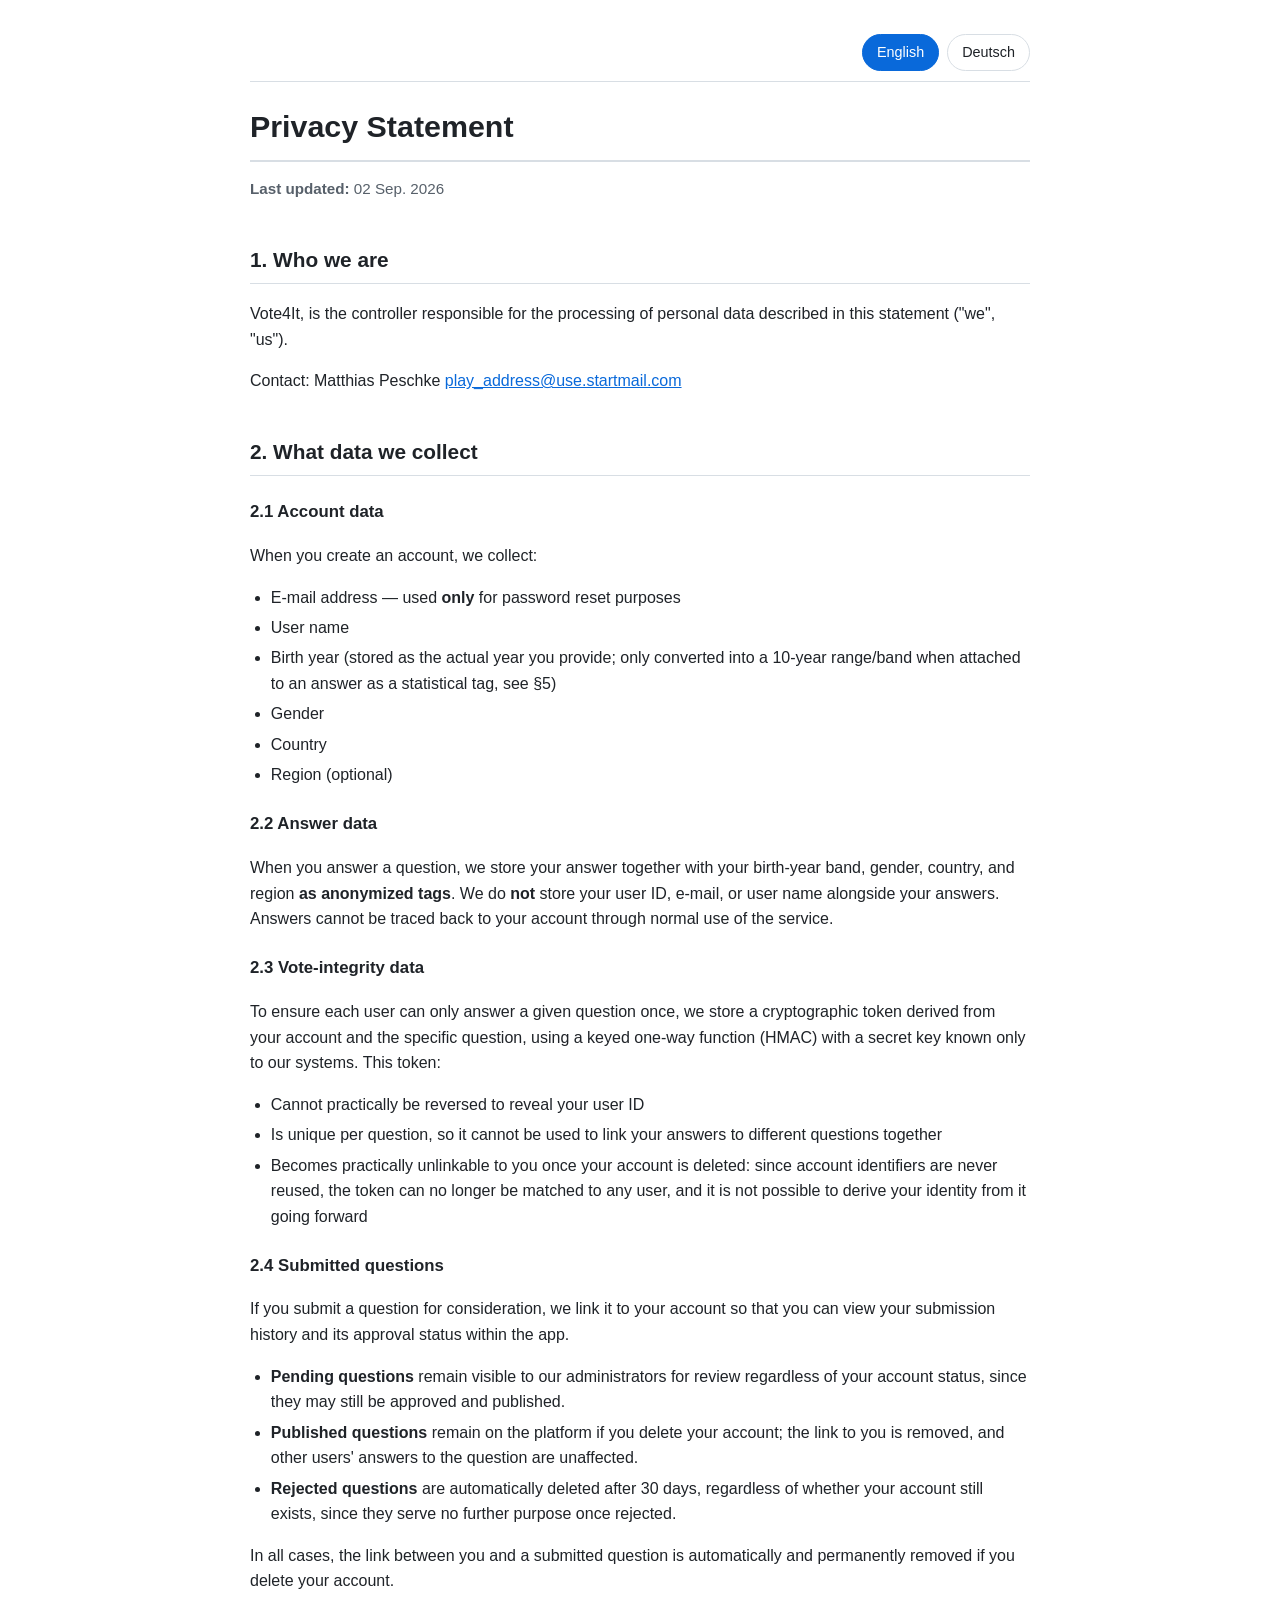
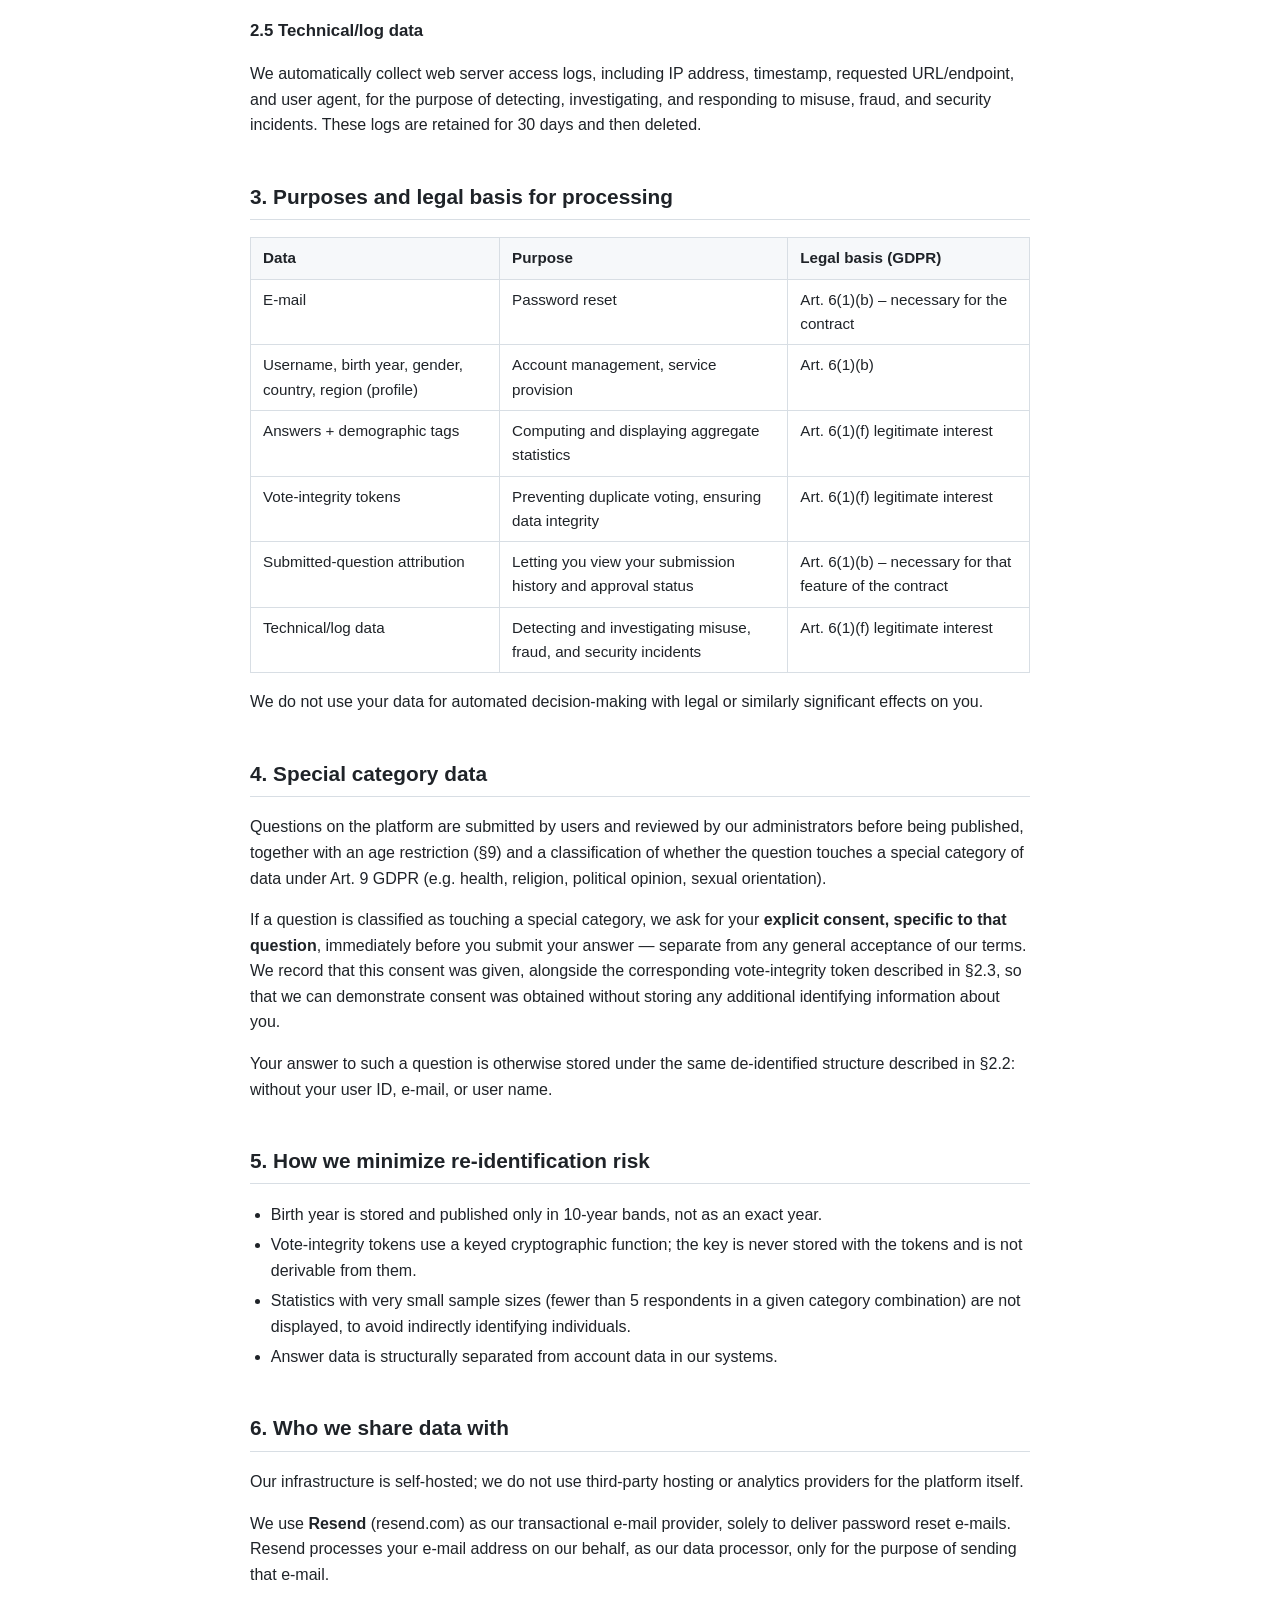
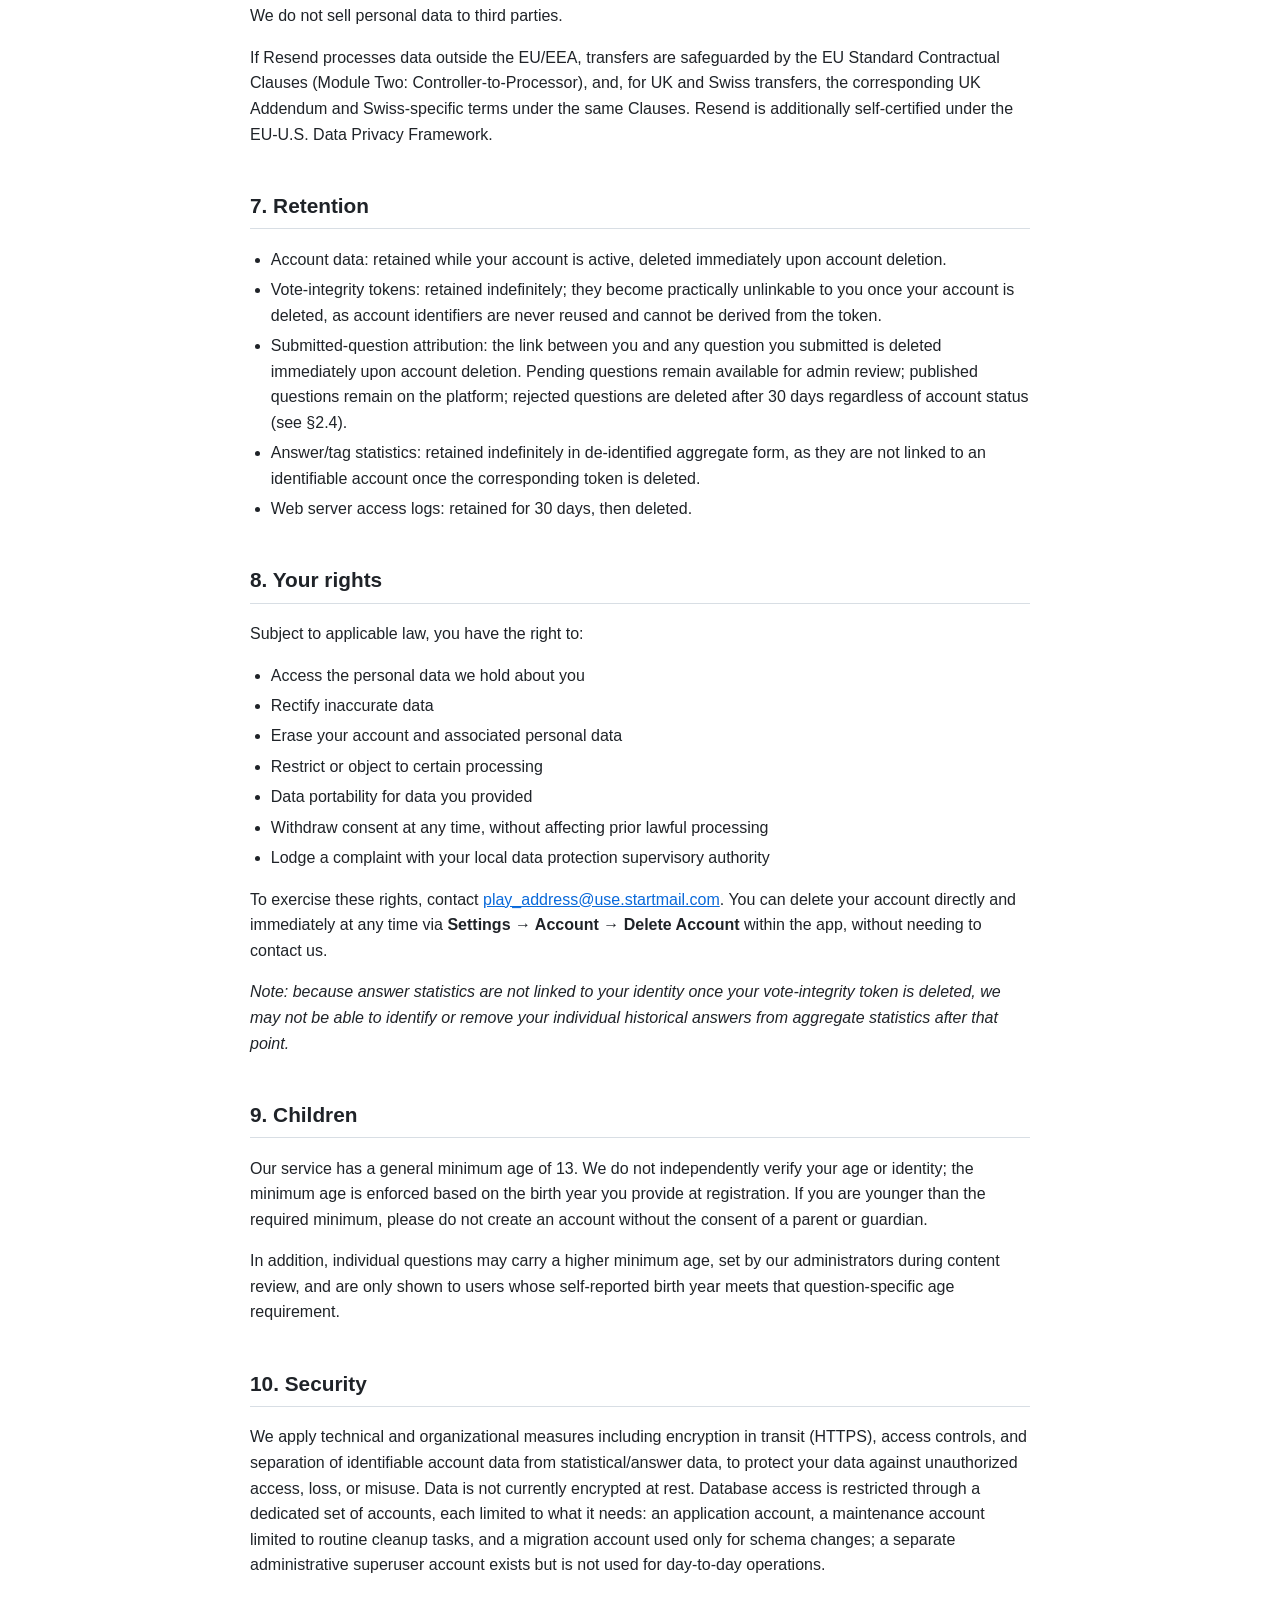
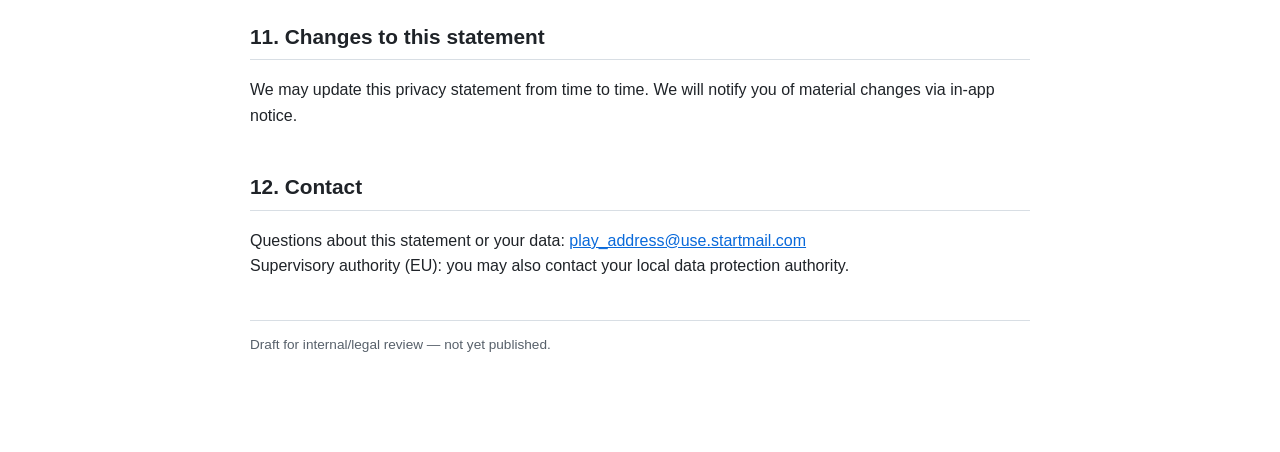
==== commit 9e65f0a9: "docs: mention region property" ====
--- a/docs/index.html
+++ b/docs/index.html
@@ -175,10 +175,11 @@
   <li>Birth year (stored as the actual year you provide; only converted into a 10-year range/band when attached to an answer as a statistical tag, see §5)</li>
   <li>Gender</li>
   <li>Country</li>
+  <li>Region (optional)</li>
 </ul>
 
 <h3>2.2 Answer data</h3>
-<p>When you answer a question, we store your answer together with your birth-year band, gender, and country <strong>as anonymized tags</strong>. We do <strong>not</strong> store your user ID, e-mail, or user name alongside your answers. Answers cannot be traced back to your account through normal use of the service.</p>
+<p>When you answer a question, we store your answer together with your birth-year band, gender, country, and region <strong>as anonymized tags</strong>. We do <strong>not</strong> store your user ID, e-mail, or user name alongside your answers. Answers cannot be traced back to your account through normal use of the service.</p>
 
 <h3>2.3 Vote-integrity data</h3>
 <p>To ensure each user can only answer a given question once, we store a cryptographic token derived from your account and the specific question, using a keyed one-way function (HMAC) with a secret key known only to our systems. This token:</p>
@@ -207,7 +208,7 @@
   </thead>
   <tbody>
     <tr><td>E-mail</td><td>Password reset</td><td>Art. 6(1)(b) – necessary for the contract</td></tr>
-    <tr><td>Username, birth year, gender, country (profile)</td><td>Account management, service provision</td><td>Art. 6(1)(b)</td></tr>
+    <tr><td>Username, birth year, gender, country, region (profile)</td><td>Account management, service provision</td><td>Art. 6(1)(b)</td></tr>
     <tr><td>Answers + demographic tags</td><td>Computing and displaying aggregate statistics</td><td>Art. 6(1)(f) legitimate interest</td></tr>
     <tr><td>Vote-integrity tokens</td><td>Preventing duplicate voting, ensuring data integrity</td><td>Art. 6(1)(f) legitimate interest</td></tr>
     <tr><td>Submitted-question attribution</td><td>Letting you view your submission history and approval status</td><td>Art. 6(1)(b) – necessary for that feature of the contract</td></tr>
@@ -305,10 +306,11 @@
   <li>Geburtsjahr (wird als exaktes Jahr gespeichert, wie von Ihnen angegeben; wird erst bei der Zuordnung zu einer Antwort in eine statistische Kennzeichnung mit 10-Jahres-Bandbreite umgewandelt, siehe §5)</li>
   <li>Geschlecht</li>
   <li>Land</li>
+  <li>Region</li>
 </ul>
 
 <h3>2.2 Antwortdaten</h3>
-<p>Wenn Sie eine Frage beantworten, speichern wir Ihre Antwort zusammen mit Ihrer Geburtsjahr-Bandbreite, Ihrem Geschlecht und Ihrem Land <strong>als anonymisierte Kennzeichnungen (Tags)</strong>. Wir speichern <strong>keine</strong> Nutzer-ID, E-Mail-Adresse oder Ihren Benutzernamen zusammen mit Ihren Antworten. Antworten können im normalen Betrieb des Dienstes nicht zu Ihrem Konto zurückverfolgt werden.</p>
+<p>Wenn Sie eine Frage beantworten, speichern wir Ihre Antwort zusammen mit Ihrer Geburtsjahr-Bandbreite, Ihrem Geschlecht, Ihrem Land und Ihrer Region <strong>als anonymisierte Kennzeichnungen (Tags)</strong>. Wir speichern <strong>keine</strong> Nutzer-ID, E-Mail-Adresse oder Ihren Benutzernamen zusammen mit Ihren Antworten. Antworten können im normalen Betrieb des Dienstes nicht zu Ihrem Konto zurückverfolgt werden.</p>
 
 <h3>2.3 Daten zur Abstimmungsintegrität</h3>
 <p>Um sicherzustellen, dass jeder Nutzer eine bestimmte Frage nur einmal beantworten kann, speichern wir ein kryptografisches Token, das aus Ihrem Konto und der jeweiligen Frage mittels einer schlüsselbasierten Einwegfunktion (HMAC) mit einem nur unseren Systemen bekannten geheimen Schlüssel abgeleitet wird. Dieses Token:</p>
@@ -337,7 +339,7 @@
   </thead>
   <tbody>
     <tr><td>E-Mail</td><td>Zurücksetzen des Passworts</td><td>Art. 6 Abs. 1 lit. b – zur Vertragserfüllung erforderlich</td></tr>
-    <tr><td>Benutzername, Geburtsjahr, Geschlecht, Land (Profil)</td><td>Kontoverwaltung, Bereitstellung des Dienstes</td><td>Art. 6 Abs. 1 lit. b</td></tr>
+    <tr><td>Benutzername, Geburtsjahr, Geschlecht, Land, Region (Profil)</td><td>Kontoverwaltung, Bereitstellung des Dienstes</td><td>Art. 6 Abs. 1 lit. b</td></tr>
     <tr><td>Antworten + demografische Kennzeichnungen</td><td>Berechnung und Anzeige aggregierter Statistiken</td><td>Art. 6 Abs. 1 lit. f, berechtigtes Interesse</td></tr>
     <tr><td>Token zur Abstimmungsintegrität</td><td>Verhinderung von Mehrfachabstimmungen, Sicherstellung der Datenintegrität</td><td>Art. 6 Abs. 1 lit. f (berechtigtes Interesse)</td></tr>
     <tr><td>Zuordnung eingereichter Fragen</td><td>Einsicht in Ihren Einreichungsverlauf und Freigabestatus</td><td>Art. 6 Abs. 1 lit. b – für diese Vertragsfunktion erforderlich</td></tr>
@@ -407,8 +409,8 @@
 </div>
 <!-- ====================== END GERMAN ====================== -->
 
-<script>
-  function setLang(lang) {
+  <script>
+  function setLang(lang, sectionId) {
     document.querySelectorAll('[data-lang]').forEach(function (el) {
       el.classList.toggle('active', el.getAttribute('data-lang') === lang);
     });
@@ -418,17 +420,32 @@
     document.title = lang === 'de'
       ? 'Datenschutzerklärung (Entwurf)'
       : 'Privacy Statement (Draft)';
-    try { localStorage === undefined; } catch (e) {}
+
+    var hash = 'lang=' + lang;
+    if (sectionId) hash += '&section=' + sectionId;
     if (history.replaceState) {
-      history.replaceState(null, '', '#lang=' + lang);
+      history.replaceState(null, '', '#' + hash);
     }
-  }
-
-  // Respect an incoming #lang=de / #lang=en hash on load (e.g. from the hreflang links above).
+
+    if (sectionId) {
+      var target = document.getElementById(sectionId);
+      if (target) {
+        // wait a tick so display:none -> block has actually applied
+        // before asking the browser to scroll to it
+        requestAnimationFrame(function () {
+          target.scrollIntoView({ behavior: 'auto' });
+        });
+      }
+    }
+  }
+
+  // Respect an incoming #lang=de&section=some-id hash on load
+  // (e.g. from a direct link to a specific paragraph).
   (function initLang() {
     var hash = window.location.hash || '';
-    var match = hash.match(/lang=(en|de)/);
-    setLang(match ? match[1] : 'en');
+    var langMatch = hash.match(/lang=(en|de)/);
+    var sectionMatch = hash.match(/section=([\w-]+)/);
+    setLang(langMatch ? langMatch[1] : 'en', sectionMatch ? sectionMatch[1] : null);
   })();
 </script>
 
